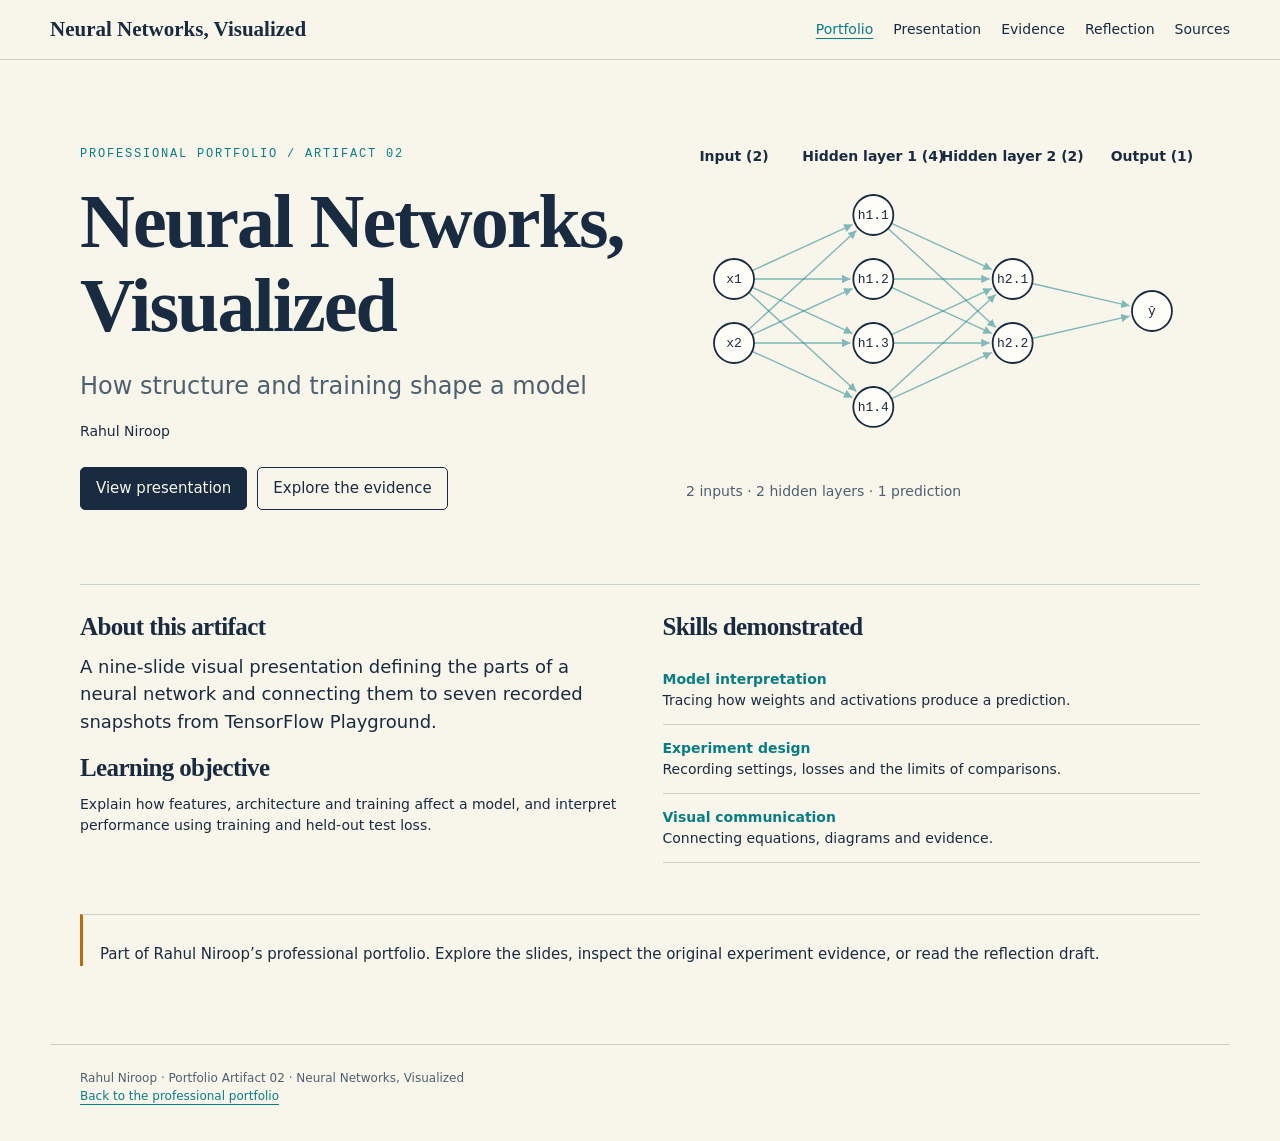
==== artifacts/neural-networks/index.html @ d74d9eae "Add neural network presentation as portfolio artifact 2" ====
<!doctype html>
<html lang="en">
<head>
<meta charset="utf-8"><meta name="viewport" content="width=device-width,initial-scale=1">
<title>Neural Networks, Visualized — Rahul Niroop</title>
<meta name="description" content="Portfolio Artifact 02: a visual presentation with real TensorFlow Playground experiments.">
<style>
:root{--paper:#f8f5eb;--ink:#182b41;--muted:#4d6070;--line:#cbd1cc;--teal:#087e84;--amber:#b96b0d;--soft:#e5efea;--warm:#f5e4c8;--white:#fffdf7}*{box-sizing:border-box}html{scroll-behavior:smooth}body{margin:0;background:var(--paper);color:var(--ink);font:18px/1.55 system-ui,-apple-system,BlinkMacSystemFont,"Segoe UI",sans-serif}button,a,input,select{font:inherit}a{color:var(--teal);text-underline-offset:4px}button,.button{display:inline-flex;align-items:center;justify-content:center;gap:8px;border:1px solid var(--ink);border-radius:5px;background:transparent;color:var(--ink);padding:9px 15px;font-size:15px;cursor:pointer;text-decoration:none;min-height:42px}button:hover,.button:hover{background:var(--soft)}button:disabled{opacity:.35;cursor:default}.primary{background:var(--ink);color:var(--paper)}.primary:hover{background:var(--teal);color:white}button:focus-visible,a:focus-visible,input:focus-visible,select:focus-visible,[role=button]:focus-visible{outline:3px solid var(--amber);outline-offset:4px}header{border-bottom:1px solid var(--line);background:var(--paper);padding:17px max(20px,calc((100vw - 1180px)/2));display:flex;align-items:center;justify-content:space-between;gap:20px;flex-wrap:wrap}header .brand{font:600 21px Georgia,serif;color:var(--ink);text-decoration:none}nav{display:flex;gap:20px;flex-wrap:wrap}nav a{font-size:14px;color:var(--ink);text-decoration:none}nav a[aria-current=page]{color:var(--teal);text-decoration:underline}main{max-width:1180px;margin:auto;padding:48px 30px 24px}h1,h2,h3{font-family:Georgia,"Times New Roman",serif;line-height:1.1;letter-spacing:-.025em;margin:0 0 22px}h1{font-size:clamp(43px,6vw,76px)}h2{font-size:clamp(34px,4vw,51px)}h3{font-size:25px;margin-bottom:12px}p{margin:0 0 18px}strong{font-weight:650}.eyebrow{font:12px/1.4 ui-monospace,monospace;letter-spacing:.15em;text-transform:uppercase;color:var(--teal);margin-bottom:18px}.sub{font-size:24px;line-height:1.4;color:var(--muted)}.muted{color:var(--muted)}.small{font-size:14px;line-height:1.5}.tiny{font-size:12px}.mono{font-family:ui-monospace,SFMono-Regular,monospace}.cols{display:grid;grid-template-columns:1.15fr 1fr;gap:45px;align-items:start}.equal{grid-template-columns:1fr 1fr}.hero{align-items:center;gap:15px;min-height:440px}.hero p{max-width:510px}.actions{display:flex;gap:10px;flex-wrap:wrap;margin-top:25px}.rule{border-top:1px solid var(--line);padding-top:28px;margin-top:36px}.lead{max-width:800px}.note{border-left:3px solid var(--amber);padding-left:17px;font-size:15px}.topic-list{padding:0;list-style:none;margin:15px 0}.topic-list li{border-bottom:1px solid var(--line);padding:13px 0}.topic-list strong{display:block;color:var(--teal)}footer{max-width:1180px;margin:36px auto 0;border-top:1px solid var(--line);padding:24px 30px 35px;font-size:12px;color:var(--muted)}[hidden]{display:none!important}.slide{display:none;min-height:565px}.slide.active{display:block}.slide .source{margin-top:22px;display:flex;gap:15px;flex-wrap:wrap;font-size:12px;color:var(--muted)}.deck-toolbar{display:flex;gap:10px;align-items:center;flex-wrap:wrap;margin-bottom:34px;padding-bottom:18px;border-bottom:1px solid var(--line)}.deck-toolbar .spacer{flex:1}.deck-toolbar select{max-width:290px;border:1px solid var(--line);padding:9px;background:var(--white);color:var(--ink);border-radius:4px;font-size:14px}.deck-toolbar .count{font-size:13px}.presentation-title{padding:50px 0}.presentation-title .number{font:110px/.9 Georgia,serif;color:var(--teal);opacity:.18}.presentation-title h1{max-width:750px}.network{width:100%;display:block}.network .edge{stroke:var(--teal);stroke-width:1.4;opacity:.5}.network .node{fill:var(--white);stroke:var(--ink);stroke-width:1.8}.network text{fill:var(--ink);font:13px ui-monospace,monospace}.network .layer-label{font:14px system-ui,sans-serif;font-weight:600}.network [role=button]{cursor:pointer}.network .picked .node{fill:var(--warm);stroke:var(--amber);stroke-width:3}.network .lit .node{fill:var(--soft);stroke:var(--teal)}.network .flow{stroke:var(--amber);stroke-width:3;opacity:1}.network-detail{min-height:54px;font-size:14px;margin-top:15px}.formula{font:21px/1.6 ui-monospace,monospace;background:var(--soft);padding:18px;margin:20px 0;overflow-wrap:anywhere}.calc-output{font:40px Georgia,serif;color:var(--teal);margin:14px 0}.calc-flow{display:grid;grid-template-columns:1fr auto 1fr auto 1fr;gap:10px;align-items:center;margin:22px 0}.calc-step{border-top:2px solid var(--teal);padding-top:14px}.calc-step strong{display:block;font-size:22px}.calc-step span{font-size:13px}.arrow{color:var(--amber);font-size:24px}.controls{display:grid;gap:20px;margin-top:24px}.controls label{display:block;font-size:15px}.controls input{display:block;width:100%;margin-top:10px;accent-color:var(--teal)}.plot{display:block;width:100%;overflow:visible}.plot text{fill:var(--ink);font:12px system-ui,sans-serif}.plot .grid{stroke:var(--line);stroke-width:1}.plot .axis{stroke:var(--ink);stroke-width:1}.activation-legend{display:flex;gap:15px;flex-wrap:wrap;font-size:14px;margin:15px 0}.activation-legend label{display:flex;align-items:center;gap:7px}.activation-legend i,.legend i{width:20px;height:4px;display:inline-block;vertical-align:middle;margin-right:6px}.legend{font-size:13px}.training-flow{display:grid;grid-template-columns:repeat(4,1fr);gap:18px;margin:28px 0}.training-step{padding:15px 0;border-top:3px solid var(--teal)}.training-step .n{font:24px Georgia,serif;color:var(--teal)}.training-step strong{display:block;margin:8px 0}.training-step p{font-size:14px}.table-wrap{overflow-x:auto}table{width:100%;border-collapse:collapse;text-align:left;font-size:14px;line-height:1.45}th{border-bottom:2px solid var(--ink);font-weight:650}td,th{padding:9px 9px 9px 0;vertical-align:top}td{border-bottom:1px solid var(--line)}td.num,th.num{text-align:right;font-variant-numeric:tabular-nums;padding-right:12px}.results-table{margin:24px 0}.results-table td,.results-table th{padding-top:7px;padding-bottom:7px}.findings{display:grid;grid-template-columns:1fr 1fr;gap:25px;margin-top:25px}.finding{border-top:2px solid var(--teal);padding-top:14px}.finding .big{font:32px Georgia,serif;color:var(--teal)}.finding p{font-size:15px;margin-top:8px}.key-line{border-top:2px solid var(--ink);padding-top:24px;margin-top:32px;font:24px/1.4 Georgia,serif}.evidence-list{display:grid;grid-template-columns:1fr 1fr;gap:35px;margin-top:35px}.evidence-item{border-top:1px solid var(--line);padding-top:20px}.evidence-item h3{font-size:23px}.evidence-item img{display:block;width:100%;height:230px;object-fit:cover;object-position:top;border:1px solid var(--line);cursor:zoom-in}.evidence-item .caption{font-size:13px;margin:12px 0}.evidence-item button{padding:0;border:0;display:block;width:100%;background:none}.evidence-item a{font-size:14px}.reflection{max-width:850px;font:23px/1.8 Georgia,serif;border-left:3px solid var(--teal);padding-left:25px;margin-top:32px}.source-list{max-width:850px}.source-list li{margin-bottom:22px}.source-list a{font-size:19px}.source-list p{font-size:14px;margin-top:8px}dialog{max-width:min(1000px,95vw);max-height:94vh;padding:20px;border:1px solid var(--line);border-radius:7px;background:var(--white);color:var(--ink)}dialog::backdrop{background:#142a40bb}dialog img{max-width:100%;height:auto}dialog .close-row{position:sticky;top:0;background:var(--white);display:flex;align-items:center;justify-content:space-between;gap:15px;padding:0 0 15px}.presenting header,.presenting footer{display:none}.presenting main{max-width:1400px;padding-top:24px}#copy-status{min-height:25px;margin-top:12px}
@media(max-width:800px){body{font-size:17px}main{padding:30px 20px}.cols,.findings,.evidence-list{grid-template-columns:1fr;gap:25px}.hero{min-height:0}.hero h1{font-size:48px}.hero .network-wrap{max-width:550px}.deck-toolbar{gap:8px}.deck-toolbar .spacer{display:none}.deck-toolbar select{width:100%;max-width:none}.slide{min-height:0}.training-flow{grid-template-columns:1fr 1fr}.sub{font-size:21px}.calc-flow{grid-template-columns:1fr auto 1fr auto 1fr}.calc-step strong{font-size:18px}.presentation-title{padding:20px 0}.presentation-title .number{font-size:75px}.reflection{font-size:21px}.evidence-item img{height:260px}}
@media print{@page{size:A4 landscape;margin:11mm}html,body{background:white;font-size:13px;line-height:1.4}header,footer,.deck-toolbar,.actions,.source-list,.screen-only,.controls,.activation-legend,.network-actions,#home,#evidence,#reflection,#sources,dialog{display:none!important}main{max-width:none;padding:0;margin:0}#presentation{display:block!important}.slide{display:block!important;width:100%;height:185mm;min-height:0;break-after:page;page-break-after:always;overflow:hidden;padding:0}.slide:last-child{break-after:auto}.slide h1{font-size:49px}.slide h2{font-size:33px;margin-bottom:14px}.slide h3{font-size:21px}.eyebrow{font-size:10px;margin-bottom:8px}.cols,.findings{grid-template-columns:1fr 1fr;gap:30px}.slide .source{font-size:9px;margin-top:12px}.network{max-height:103mm}.formula{font-size:17px;padding:12px;margin:12px 0}.small,.note{font-size:12px}.calc-output{font-size:32px}.training-flow{grid-template-columns:repeat(4,1fr);gap:15px;margin:15px 0}.training-step p{font-size:12px}.training-step{padding-top:10px}.plot{max-height:85mm}.results-table table{font-size:11px}.finding p{font-size:12px}.findings{margin-top:12px}.finding .big{font-size:26px}.key-line{font-size:20px;margin-top:25px}.presentation-title{padding-top:25mm}.network-detail{font-size:12px}.topic-list li{padding:8px 0}.print-columns{display:grid;grid-template-columns:1fr 1fr;gap:30px}.training-flow strong{font-size:13px}}
@media(prefers-reduced-motion:reduce){html{scroll-behavior:auto}*{animation:none!important;transition:none!important}}
</style>
</head>
<body>
<header><a class="brand" href="#home">Neural Networks, Visualized</a><nav aria-label="Main"><a href="#home" data-page="home">Portfolio</a><a href="#presentation-1" data-page="presentation">Presentation</a><a href="#evidence" data-page="evidence">Evidence</a><a href="#reflection" data-page="reflection">Reflection</a><a href="#sources" data-page="sources">Sources</a></nav></header>
<main>
<section id="home" class="page">
 <div class="cols hero"><div><p class="eyebrow">Professional portfolio / Artifact 02</p><h1>Neural Networks,<br>Visualized</h1><p class="sub">How structure and training shape a model</p><p class="small">Rahul Niroop</p><div class="actions"><a class="button primary" href="#presentation-1">View presentation</a><a class="button" href="#evidence">Explore the evidence</a></div></div><div class="network-wrap"><svg class="network" data-network="hero" role="img" aria-label="Network with two inputs, hidden layers of four and two neurons, and one output"></svg><p class="small muted">2 inputs · 2 hidden layers · 1 prediction</p></div></div>
 <div class="cols equal rule"><div><h3>About this artifact</h3><p>A nine-slide visual presentation defining the parts of a neural network and connecting them to seven recorded snapshots from TensorFlow Playground.</p><h3>Learning objective</h3><p class="small">Explain how features, architecture and training affect a model, and interpret performance using training and held-out test loss.</p></div><div><h3>Skills demonstrated</h3><ul class="topic-list small"><li><strong>Model interpretation</strong>Tracing how weights and activations produce a prediction.</li><li><strong>Experiment design</strong>Recording settings, losses and the limits of comparisons.</li><li><strong>Visual communication</strong>Connecting equations, diagrams and evidence.</li></ul></div></div>
 <p class="note rule">Part of Rahul Niroop’s professional portfolio. Explore the slides, inspect the original experiment evidence, or read the reflection draft.</p>
</section>
<section id="presentation" class="page" hidden>
 <div class="deck-toolbar"><select id="contents" aria-label="Select slide"></select><span class="count mono" id="slide-count" aria-live="polite"></span><div class="spacer"></div><button id="previous">Previous</button><button id="next" class="primary">Next</button><button id="present">Present</button><button id="print">Print / save PDF</button></div>
 <article class="slide" data-title="Neural Networks, Visualized"><div class="presentation-title"><p class="eyebrow">Artifact 02 / TensorFlow Playground exercise</p><div class="number" aria-hidden="true">02</div><h1>Neural Networks,<br>Visualized</h1><p class="sub">How structure and training shape a model</p><p>Rahul Niroop</p><div class="actions"><button class="primary" data-go="2">Begin presentation</button></div></div></article>
 <article class="slide" data-title="Layers and the flow of data"><p class="eyebrow">02 / Structure</p><h2>Layers and the flow of data</h2><div class="cols"><div><svg class="network" data-network="interactive" role="group" aria-label="Interactive network: 2 inputs, 4 then 2 hidden neurons, 1 output"></svg><div class="network-actions actions"><button id="trace">Trace data flow</button><span class="small muted">Illustrative forward pass</span></div><p id="network-detail" class="network-detail" aria-live="polite">Select a neuron or connection to see its role.</p></div><div><p><strong>Layers</strong> group units at the same processing stage.</p><ul class="topic-list small"><li><strong>Input layer</strong>Receives selected feature values.</li><li><strong>Hidden layers</strong>Transform and combine earlier signals.</li><li><strong>Output layer</strong>Produces the model's prediction.</li></ul><p class="small"><strong>Neurons</strong> compute a weighted sum plus bias, then apply an activation function.</p><p class="formula">18 weights + 7 biases<br><strong>= 25 parameters</strong></p><p class="small mono">Per dense layer: (inputs + 1) × outputs<br>(2+1)×4 + (4+1)×2 + (2+1)×1 = 25</p></div></div><div class="source"><a href="https://developers.google.com/machine-learning/crash-course/neural-networks/nodes-hidden-layers" target="_blank" rel="noreferrer">Google MLCC: nodes and hidden layers</a></div></article>
 <article class="slide" data-title="A neuron's calculation"><p class="eyebrow">03 / Neurons and weights</p><h2>A neuron's calculation</h2><p class="lead"><strong>Weights</strong> are learned connection strengths. Their sign determines the direction of influence, and their magnitude determines its strength. A <strong>bias</strong> shifts the neuron's response.</p><div class="cols"><div><div class="calc-flow"><div class="calc-step"><span>Inputs × weights</span><strong id="products">0.500 − 0.500</strong></div><span class="arrow">→</span><div class="calc-step"><span>Sum + bias</span><strong id="z-small">0.100</strong></div><span class="arrow">→</span><div class="calc-step"><span>tanh activation</span><strong id="a-small">0.100</strong></div></div><p class="formula">z = Σ wᵢxᵢ + b<br>a = f(z)</p><p class="mono small" id="arithmetic"></p><p class="small muted">Illustrative values, not trained model weights.</p></div><div><p class="small">Defaults: x₁ = 1, x₂ = 2, w₁ = 0.5, w₂ = −0.25, b = 0.1.</p><div class="controls"><label for="x1">Input x₁: <output id="x1-value">1.00</output><input id="x1" type="range" min="-3" max="3" step=".1" value="1"></label><label for="w1">Weight w₁: <output id="w1-value">0.50</output><input id="w1" type="range" min="-2" max="2" step=".05" value=".5"></label><button id="reset-neuron">Reset example</button></div><p class="small" style="margin-top:22px">Neuron output</p><p id="a-value" class="calc-output" aria-live="polite">0.100</p></div></div><div class="source"><a href="https://github.com/tensorflow/playground/blob/master/src/nn.ts" target="_blank" rel="noreferrer">Playground source: neuron calculation</a></div></article>
 <article class="slide" data-title="Activation functions"><p class="eyebrow">04 / Nonlinearity</p><h2>Activation functions</h2><p class="lead">An <strong>activation function</strong> transforms a neuron's weighted input. Nonlinear activations let stacked layers represent nonlinear patterns.</p><div class="cols"><div><svg id="activation-plot" class="plot" role="img" aria-label="Activation curves: tanh, sigmoid, ReLU, and linear"></svg><div class="activation-legend" id="activation-controls"></div></div><div><ul class="topic-list small"><li><strong>tanh(z)</strong>Output lies between −1 and 1.</li><li><strong>ReLU(z) = max(0,z)</strong>Passes positive values and returns zero for negative values.</li><li><strong>sigmoid(z) = 1/(1 + e⁻ᶻ)</strong>Output lies between 0 and 1.</li><li><strong>linear(z) = z</strong>Passes the input unchanged. Stacked linear layers still form a linear mapping.</li></ul><p class="note">Playground changes hidden-layer activations with its menu. Its classification output always uses tanh.</p></div></div><div class="source"><a href="https://developers.google.com/machine-learning/crash-course/neural-networks/activation-functions" target="_blank" rel="noreferrer">Google MLCC: activation functions</a><a href="https://github.com/tensorflow/playground/blob/master/src/playground.ts" target="_blank" rel="noreferrer">Playground source: output activation</a></div></article>
 <article class="slide" data-title="Loss functions"><p class="eyebrow">05 / Measuring error</p><h2>Loss functions</h2><div class="cols equal"><div><p>A <strong>loss function</strong> measures prediction error numerically. Training seeks to reduce this value.</p><ul class="topic-list"><li><strong>Training loss</strong>Error on examples used to update the model.</li><li><strong>Test loss</strong>Error on held-out examples, used to assess generalization.</li></ul><p class="small">A low training loss alone does not establish good performance on new data.</p></div><div><p class="eyebrow">Playground's actual objective</p><p class="formula">L = (1/N) Σ ½(ŷᵢ − yᵢ)²</p><p class="small">Mean half-squared error, including for Playground classification. This is a loss value, not a percentage or accuracy score.</p><svg id="error-plot" class="plot" role="img" aria-label="Illustrative example: prediction 0.4, target 1, half-squared error 0.18"></svg><p class="small muted">Illustrative example: ½(0.4 − 1)² = 0.18. Cross entropy is common for classification outside this demo.</p></div></div><div class="source"><a href="https://github.com/tensorflow/playground/blob/master/src/nn.ts" target="_blank" rel="noreferrer">Playground nn.ts: Errors.SQUARE</a><a href="https://github.com/tensorflow/playground/blob/master/src/playground.ts" target="_blank" rel="noreferrer">Playground playground.ts: getLoss</a></div></article>
 <article class="slide" data-title="Optimization algorithms"><p class="eyebrow">06 / Learning from error</p><h2>Optimization algorithms</h2><p>An <strong>optimization algorithm</strong> updates weights and biases to reduce loss.</p><div class="training-flow"><div class="training-step"><span class="n">01</span><strong>Forward pass</strong><p>Compute predictions from the inputs.</p></div><div class="training-step"><span class="n">02</span><strong>Compute loss</strong><p>Compare predictions with targets.</p></div><div class="training-step"><span class="n">03</span><strong>Backpropagate</strong><p>Calculate gradients of loss with respect to parameters.</p></div><div class="training-step"><span class="n">04</span><strong>Update and repeat</strong><p>The optimizer applies the gradient updates.</p></div></div><div class="cols equal"><div><p class="formula">w_new = w_old − η · ∂L/∂w</p><p class="small">Learning rate η controls the step size. Small steps can take more updates. Excessive steps can oscillate or diverge.</p></div><div><p class="small"><strong>Playground uses gradient descent on batches.</strong> These runs use batch size 10. One epoch passes through the training examples.</p><p class="small">SGD uses single examples. Mini-batch gradient descent uses subsets. Adam adapts updates using gradient moments. Adam is context here and was not an option tested in this Playground.</p></div></div><div class="source"><a href="https://developers.google.com/machine-learning/crash-course/linear-regression/gradient-descent" target="_blank" rel="noreferrer">Google MLCC: gradient descent</a><a href="https://github.com/tensorflow/playground/blob/master/src/playground.ts" target="_blank" rel="noreferrer">Playground: oneStep and updateWeights</a></div></article>
 <article class="slide" data-title="Playground experiment design"><p class="eyebrow">07 / Method</p><h2>Playground experiment design</h2><div class="cols equal"><div><h3>What changed</h3><ul class="topic-list small"><li><strong>Dataset geometry</strong>Circle, Gaussian clusters and spiral classification data.</li><li><strong>Noise</strong>Slider values 0 and 30, in Playground units.</li><li><strong>Input features</strong>x₁ and x₂, compared with adding x₁² and x₂².</li><li><strong>Hidden layers and training</strong>[4,2] versus [8,8,4], plus 200 versus 1,000 epochs on the same larger spiral model.</li></ul></div><div><h3>Settings and interpretation</h3><p class="small mono">Learning rate 0.03<br>tanh hidden activation<br>Batch size 10<br>50% train / 50% test<br>No regularization</p><p class="note">These are single exploratory runs. Circle, noise and feature runs used different seeds. The noisy run stopped at epoch 217. Results support descriptive comparisons.</p><p class="small">Features means selected input properties. It does not mean sorting records. Epochs count computational passes. Wall-clock seconds were not measured.</p><div class="actions"><a class="button" href="https://playground.tensorflow.org/" target="_blank" rel="noreferrer">Open Playground in a new tab</a></div></div></div><div class="source"><a href="#evidence">Full settings, screenshots and configuration links</a></div></article>
 <article class="slide" data-title="Observed model performance"><p class="eyebrow">08 / Recorded results</p><h2>Observed model performance</h2><p class="small">Training and test loss as displayed in TensorFlow Playground. All values use three decimal places.</p><div class="results-table table-wrap" id="slide-results"></div><div class="findings"><div class="finding"><p class="big">0.451 → 0.032</p><p>Larger spiral model's test loss at 200 and 1,000 epochs. The same model used five times as many passes.</p></div><div class="finding"><p class="big">25 → 137 parameters</p><p>A larger network adds work per epoch. At 200 epochs, spiral test loss was 0.502 for [4,2] and 0.451 for [8,8,4].</p></div></div><p class="note" style="margin-top:20px">0.000 is rounded, not exact zero or proof of perfect accuracy. Different seeds limit causal comparisons. These snapshots do not establish convergence times.</p><div class="source"><a href="#evidence">Original screenshots and exact configurations</a></div></article>
 <article class="slide" data-title="Summary"><p class="eyebrow">09 / Key insights</p><h2>Summary</h2><div class="cols equal"><div><h3>Why visualization matters</h3><ul class="topic-list"><li>Data flow makes the relationship between layers visible.</li><li>Neuron calculations connect weights and activations to a prediction.</li><li>Comparing training and test loss helps assess generalization.</li></ul></div><div><h3>What the exercise showed</h3><ul class="topic-list small"><li><strong>Noise changed the result</strong>The noisy circle trial had higher test loss: 0.142 versus 0.010.</li><li><strong>Features relate to geometry</strong>The circle trial with squared features displayed 0.000 test loss at 200 epochs, with a seed caveat.</li><li><strong>Capacity has a cost</strong>The larger spiral model had 137 parameters versus 25. More training reduced its test loss substantially.</li></ul></div></div><p class="key-line">Next experiment: repeat each configuration across multiple seeds at the same epoch budget.</p><p class="small muted">A clear model explanation includes its evidence and the limits of that evidence.</p></article>
</section>
<section id="evidence" class="page" hidden><p class="eyebrow">Artifact 02 / Experiment record</p><h1>Evidence from the Playground</h1><p class="lead">Six configurations produced seven snapshots. The 1,000-epoch spiral result continues the same larger model recorded at epoch 200.</p><p class="small mono">Fixed: learning rate 0.03, tanh, batch size 10, 50% train / 50% test, no regularization, classification.</p><div class="table-wrap rule" id="evidence-results"></div><p class="note" style="margin-top:20px">Configuration links recreate settings, not saved trained weights or guaranteed identical losses. Seeds differ across the circle, noise, feature and Gaussian trials. The spiral trials share seed 0.39250, while changing architecture changes the initial weights. No wall-clock timing was recorded.</p><h2 class="rule">Training and test loss</h2><p class="legend"><i style="background:var(--teal)"></i>Training loss &nbsp; <i style="background:var(--amber)"></i>Test loss</p><div id="loss-bars"></div><h2 class="rule">Original screenshots</h2><p class="small">Open an image to inspect the displayed epoch, settings, boundary and loss values.</p><div class="evidence-list" id="evidence-images"></div></section>
<section id="reflection" class="page" hidden><p class="eyebrow">Draft for review and personalization before submission</p><h1>Reflection</h1><p class="small muted">Based on the artifact and the recorded experiments.</p><div class="reflection" id="reflection-prose"></div><div class="actions"><button class="primary" id="copy-reflection">Copy reflection</button><button id="download-reflection">Download reflection</button></div><p id="copy-status" class="small" role="status" aria-live="polite"></p><p class="note rule">Review the draft so it accurately represents your learning experience, then paste it into the designated Assignment text area. This file does not submit work to the LMS.</p></section>
<section id="sources" class="page" hidden><p class="eyebrow">References / Primary sources</p><h1>Sources</h1><ol class="source-list"><li><a href="https://playground.tensorflow.org/" target="_blank" rel="noreferrer">TensorFlow Playground</a><p>Tool used for the recorded training runs and screenshots.</p></li><li><a href="https://github.com/tensorflow/playground/blob/master/src/nn.ts" target="_blank" rel="noreferrer">Playground source: nn.ts</a><p>Neuron computations, activations, half-squared error, backpropagation and parameter updates.</p></li><li><a href="https://github.com/tensorflow/playground/blob/master/src/playground.ts" target="_blank" rel="noreferrer">Playground source: playground.ts</a><p>Output activation, mean loss computation and batched training steps.</p></li><li><a href="https://developers.google.com/machine-learning/crash-course/neural-networks/nodes-hidden-layers" target="_blank" rel="noreferrer">Google ML Crash Course: Nodes and hidden layers</a><p>Layers, neuron computations and parameter counting.</p></li><li><a href="https://developers.google.com/machine-learning/crash-course/neural-networks/activation-functions" target="_blank" rel="noreferrer">Google ML Crash Course: Activation functions</a><p>Nonlinear transformations and common activation functions.</p></li><li><a href="https://developers.google.com/machine-learning/crash-course/linear-regression/gradient-descent" target="_blank" rel="noreferrer">Google ML Crash Course: Gradient descent</a><p>Gradient updates, learning rate and the training process.</p></li></ol><p class="note rule">The experiments are exploratory observations from TensorFlow Playground. Original configuration links and screenshots support the reported results.</p></section>
</main>
<footer>Rahul Niroop · Portfolio Artifact 02 · Neural Networks, Visualized<br><a href="https://luhar425.github.io/portfolio/#artifacts">Back to the professional portfolio</a></footer>
<dialog id="image-dialog"><div class="close-row"><strong id="image-title"></strong><button id="close-image">Close image</button></div><img id="large-image" alt=""></dialog>
<script>
const RUNS = [
  {
    "name": "Circle baseline",
    "epoch": 200,
    "train": 0.003,
    "test": 0.01,
    "url": "https://playground.tensorflow.org/#activation=tanh&batchSize=10&dataset=circle&regDataset=reg-plane&learningRate=0.03&regularizationRate=0&noise=0&networkShape=4,2&seed=0.36512&showTestData=false&discretize=false&percTrainData=50&x=true&y=true&xTimesY=false&xSquared=false&ySquared=false&cosX=false&sinX=false&cosY=false&sinY=false&collectStats=false&problem=classification&initZero=false&hideText=false",
    "shape": [
      4,
      2
    ],
    "features": [
      "x1",
      "x2"
    ],
    "noise": 0
  },
  {
    "name": "Circle noise 30",
    "epoch": 217,
    "train": 0.077,
    "test": 0.142,
    "url": "https://playground.tensorflow.org/#activation=tanh&batchSize=10&dataset=circle&regDataset=reg-plane&learningRate=0.03&regularizationRate=0&noise=30&networkShape=4,2&seed=0.31634&showTestData=false&discretize=false&percTrainData=50&x=true&y=true&xTimesY=false&xSquared=false&ySquared=false&cosX=false&sinX=false&cosY=false&sinY=false&collectStats=false&problem=classification&initZero=false&hideText=false",
    "shape": [
      4,
      2
    ],
    "features": [
      "x1",
      "x2"
    ],
    "noise": 30
  },
  {
    "name": "Circle squared features",
    "epoch": 200,
    "train": 0,
    "test": 0,
    "url": "https://playground.tensorflow.org/#activation=tanh&batchSize=10&dataset=circle&regDataset=reg-plane&learningRate=0.03&regularizationRate=0&noise=0&networkShape=4,2&seed=0.95838&showTestData=false&discretize=false&percTrainData=50&x=true&y=true&xTimesY=false&xSquared=true&ySquared=true&cosX=false&sinX=false&cosY=false&sinY=false&collectStats=false&problem=classification&initZero=false&hideText=false",
    "shape": [
      4,
      2
    ],
    "features": [
      "x1",
      "x2",
      "x1²",
      "x2²"
    ],
    "noise": 0
  },
  {
    "name": "Gaussian clusters",
    "epoch": 200,
    "train": 0,
    "test": 0,
    "url": "https://playground.tensorflow.org/#activation=tanh&batchSize=10&dataset=gauss&regDataset=reg-plane&learningRate=0.03&regularizationRate=0&noise=0&networkShape=4,2&seed=0.34927&showTestData=false&discretize=false&percTrainData=50&x=true&y=true&xTimesY=false&xSquared=false&ySquared=false&cosX=false&sinX=false&cosY=false&sinY=false&collectStats=false&problem=classification&initZero=false&hideText=false",
    "shape": [
      4,
      2
    ],
    "features": [
      "x1",
      "x2"
    ],
    "noise": 0
  },
  {
    "name": "Spiral baseline",
    "epoch": 200,
    "train": 0.447,
    "test": 0.502,
    "url": "https://playground.tensorflow.org/#activation=tanh&batchSize=10&dataset=spiral&regDataset=reg-plane&learningRate=0.03&regularizationRate=0&noise=0&networkShape=4,2&seed=0.39250&showTestData=false&discretize=false&percTrainData=50&x=true&y=true&xTimesY=false&xSquared=false&ySquared=false&cosX=false&sinX=false&cosY=false&sinY=false&collectStats=false&problem=classification&initZero=false&hideText=false",
    "shape": [
      4,
      2
    ],
    "features": [
      "x1",
      "x2"
    ],
    "noise": 0
  },
  {
    "name": "Spiral larger network",
    "epoch": 200,
    "train": 0.391,
    "test": 0.451,
    "url": "https://playground.tensorflow.org/#activation=tanh&batchSize=10&dataset=spiral&regDataset=reg-plane&learningRate=0.03&regularizationRate=0&noise=0&networkShape=8,8,4&seed=0.39250&showTestData=false&discretize=false&percTrainData=50&x=true&y=true&xTimesY=false&xSquared=false&ySquared=false&cosX=false&sinX=false&cosY=false&sinY=false&collectStats=false&problem=classification&initZero=false&hideText=false",
    "shape": [
      8,
      8,
      4
    ],
    "features": [
      "x1",
      "x2"
    ],
    "noise": 0
  },
  {
    "name": "Spiral larger network, extended training",
    "epoch": 1000,
    "train": 0.006,
    "test": 0.032,
    "url": "https://playground.tensorflow.org/#activation=tanh&batchSize=10&dataset=spiral&regDataset=reg-plane&learningRate=0.03&regularizationRate=0&noise=0&networkShape=8,8,4&seed=0.39250&showTestData=false&discretize=false&percTrainData=50&x=true&y=true&xTimesY=false&xSquared=false&ySquared=false&cosX=false&sinX=false&cosY=false&sinY=false&collectStats=false&problem=classification&initZero=false&hideText=false",
    "shape": [
      8,
      8,
      4
    ],
    "features": [
      "x1",
      "x2"
    ],
    "noise": 0
  }
];
const IMAGES = ["assets/playground-baseline.png", "assets/playground-noise30.png", "assets/playground-squared-features.png", "assets/playground-gaussian.png", "assets/playground-spiral-small.png", "assets/playground-spiral-large.png", "assets/playground-spiral-1000.png"];
const REFLECTION = "Creating this artifact helped me connect neural network terminology with the calculations that produce a prediction. The architecture diagram shows how inputs move through hidden layers, while the neuron example makes the roles of weights, bias, and activation functions easier to explain. Comparing the Playground results also clarified why model performance depends on the data and the training setup. The noisy circle run had a test loss of 0.142, compared with 0.010 in the baseline run. The larger spiral model improved from 0.451 at 200 epochs to 0.032 at 1,000 epochs, illustrating the effect of additional training. These are exploratory observations because random initialization and other settings can influence results. Building the presentation required translating equations and recorded measurements into visuals that a reader can inspect. I also learned to distinguish training loss from test loss and to report rounded values carefully. In future work, I would repeat each configuration across several seeds. This approach supports clearer, more responsible communication of machine learning results in a professional portfolio.";
const slides = [...document.querySelectorAll('.slide')];
const $ = id => document.getElementById(id);
const colors = {teal:'#087e84',amber:'#b96b0d',ink:'#182b41',red:'#ae4251',line:'#cbd1cc'};
const num = n => n.toFixed(3);
const params = r => {let n=r.features.length,total=0;for(const out of [...r.shape,1]){total+=(n+1)*out;n=out}return total};
const runTitle = (r,i) => ['Circle baseline','Circle with noise 30','Circle with squared features','Gaussian clusters','Spiral, smaller network','Spiral, larger network','Spiral, extended training'][i];
let currentSlide=1, currentPage='home', traceTimers=[];
slides.forEach((s,i)=>{let o=document.createElement('option');o.value=i+1;o.textContent=`${String(i+1).padStart(2,'0')}  ${s.dataset.title}`;$('contents').append(o)});
function route(){const hash=location.hash.slice(1)||'home';let page=hash.startsWith('presentation')?'presentation':hash; if(!['home','presentation','evidence','reflection','sources'].includes(page))page='home';currentPage=page;currentSlide=Math.max(1,Math.min(9,Number(hash.split('-')[1])||1));document.querySelectorAll('.page').forEach(el=>el.hidden=el.id!==page);slides.forEach((el,i)=>el.classList.toggle('active',i===currentSlide-1));$('contents').value=currentSlide;$('slide-count').textContent=`${currentSlide} / 9`;$('previous').disabled=currentSlide===1;$('next').disabled=currentSlide===9;document.querySelectorAll('[data-page]').forEach(a=>a.setAttribute('aria-current',a.dataset.page===page?'page':'false'));document.title=page==='presentation'?`${currentSlide}/9 — ${slides[currentSlide-1].dataset.title}`:'Neural Networks, Visualized — Rahul Niroop';requestAnimationFrame(redraw);window.scrollTo(0,0)}
function go(n){location.hash=`presentation-${Math.max(1,Math.min(9,n))}`}
$('previous').onclick=()=>go(currentSlide-1);$('next').onclick=()=>go(currentSlide+1);$('contents').onchange=e=>go(+e.target.value);document.querySelectorAll('[data-go]').forEach(b=>b.onclick=()=>go(+b.dataset.go));$('print').onclick=()=>window.print();
$('present').onclick=async()=>{if(document.fullscreenElement){await document.exitFullscreen().catch(()=>{});document.body.classList.remove('presenting')}else if(document.body.classList.contains('presenting')){document.body.classList.remove('presenting')}else{document.body.classList.add('presenting');try{await document.documentElement.requestFullscreen()}catch{}}redraw()};
document.addEventListener('fullscreenchange',()=>{if(!document.fullscreenElement)document.body.classList.remove('presenting');redraw()});
document.addEventListener('keydown',e=>{if(e.key==='Escape'){document.body.classList.remove('presenting');redraw()}if(currentPage!=='presentation'||['INPUT','SELECT','TEXTAREA','BUTTON'].includes(e.target.tagName)||e.target.isContentEditable||e.ctrlKey||e.metaKey||e.altKey||$('image-dialog').open)return;if(e.key==='ArrowRight'){e.preventDefault();go(currentSlide+1)}if(e.key==='ArrowLeft'){e.preventDefault();go(currentSlide-1)}});window.addEventListener('hashchange',route);
function svgEl(tag,attrs={},text){const el=document.createElementNS('http://www.w3.org/2000/svg',tag);Object.entries(attrs).forEach(([k,v])=>el.setAttribute(k,v));if(text!==undefined)el.textContent=text;return el}
function network(svg){const width=svg.parentElement.clientWidth||500, vertical=width<480, h=vertical?555:345, layers=[2,4,2,1], names=['Input','Hidden layer 1','Hidden layer 2','Output'];svg.setAttribute('viewBox',`0 0 ${width} ${h}`);svg.replaceChildren();const id=svg.dataset.network, interactive=id==='interactive';let defs=svgEl('defs'),marker=svgEl('marker',{id:`arr-${id}`,viewBox:'0 0 10 10',refX:10,refY:5,markerWidth:6,markerHeight:6,orient:'auto'});marker.append(svgEl('path',{d:'M0 0 L10 5 L0 10 Z',fill:colors.teal}));defs.append(marker);svg.append(defs);let pos=(l,n)=>vertical?{x:width/2+(n-(layers[l]-1)/2)*Math.min(67,(width-60)/4),y:70+l*140}:{x:48+l*(width-96)/3,y:175+(n-(layers[l]-1)/2)*64};for(let l=0;l<4;l++){let p=pos(l,0);svg.append(svgEl('text',{x:vertical?width/2:p.x,y:vertical?30+l*140:25,'text-anchor':'middle',class:'layer-label'},`${names[l]} (${layers[l]})`))}for(let l=1;l<4;l++)for(let i=0;i<layers[l-1];i++)for(let j=0;j<layers[l];j++){let a=pos(l-1,i),b=pos(l,j),d=Math.hypot(b.x-a.x,b.y-a.y),dx=(b.x-a.x)/d,dy=(b.y-a.y)/d;let edge=svgEl('line',{x1:a.x+dx*20,y1:a.y+dy*20,x2:b.x-dx*23,y2:b.y-dy*23,class:'edge','data-layer':l,'marker-end':`url(#arr-${id})`});svg.append(edge);if(interactive){let hit=svgEl('line',{x1:a.x+dx*22,y1:a.y+dy*22,x2:b.x-dx*24,y2:b.y-dy*24,stroke:'transparent','stroke-width':12,role:'button',tabindex:0,'aria-label':`Weight from layer ${l-1} neuron ${i+1} to layer ${l} neuron ${j+1}`});let show=()=>{$('network-detail').textContent='A weight multiplies the incoming signal. Its sign changes the direction of influence, and its magnitude changes the strength.'};hit.addEventListener('click',show);hit.addEventListener('keydown',e=>{if(e.key==='Enter'||e.key===' '){e.preventDefault();show()}});svg.append(hit)}}for(let l=0;l<4;l++)for(let i=0;i<layers[l];i++){let p=pos(l,i),label=l===0?`x${i+1}`:l===3?'ŷ':`h${l}.${i+1}`,g=svgEl('g',{'data-layer':l});if(interactive){g.setAttribute('role','button');g.setAttribute('tabindex','0');g.setAttribute('aria-label',`${names[l]} neuron ${label}`);let show=()=>{svg.querySelectorAll('.picked').forEach(e=>e.classList.remove('picked'));g.classList.add('picked');$('network-detail').textContent=l===0?`${label} receives a selected feature value and passes it forward.`:l===3?'The output neuron combines two incoming signals with two weights and one bias, then applies tanh to produce the classification score.':`${label} combines ${layers[l-1]} inputs with ${layers[l-1]} weights and one bias, then applies an activation.`};g.addEventListener('click',show);g.addEventListener('keydown',e=>{if(e.key==='Enter'||e.key===' '){e.preventDefault();show()}})}g.append(svgEl('circle',{cx:p.x,cy:p.y,r:20,class:'node'}),svgEl('text',{x:p.x,y:p.y+4,'text-anchor':'middle'},label));svg.append(g)}}
$('trace').onclick=()=>{traceTimers.forEach(clearTimeout);const svg=document.querySelector('[data-network="interactive"]');svg.querySelectorAll('.lit,.flow').forEach(e=>e.classList.remove('lit','flow'));let reduced=matchMedia('(prefers-reduced-motion: reduce)').matches;for(let l=0;l<4;l++){traceTimers.push(setTimeout(()=>{svg.querySelectorAll(`g[data-layer="${l}"]`).forEach(e=>e.classList.add('lit'));svg.querySelectorAll(`line.edge[data-layer="${l}"]`).forEach(e=>e.classList.add('flow'));$('network-detail').textContent=['Inputs receive the feature values.','Hidden layer 1 transforms the weighted inputs.','Hidden layer 2 combines the earlier signals.','The output layer produces a prediction. This pass illustrates structure and does not train a model.'][l]},reduced?0:l*650))}};
function calc(){let x=+$('x1').value,w=+$('w1').value,z=x*w-.5+.1,a=Math.tanh(z);$('x1-value').textContent=x.toFixed(2);$('w1-value').textContent=w.toFixed(2);$('products').textContent=`${num(x*w)} − 0.500`;$('z-small').textContent=num(z);$('a-small').textContent=num(a);$('a-value').textContent=num(a);$('arithmetic').textContent=`z = (${w.toFixed(2)})(${x.toFixed(2)}) + (−0.25)(2) + 0.10 = ${num(z)}.  tanh(${num(z)}) ≈ ${num(a)}.`}
$('x1').oninput=calc;$('w1').oninput=calc;$('reset-neuron').onclick=()=>{$('x1').value=1;$('w1').value=.5;calc()};
const functions=[{name:'tanh',f:Math.tanh,color:colors.teal},{name:'ReLU',f:z=>Math.max(0,z),color:colors.amber},{name:'sigmoid',f:z=>1/(1+Math.exp(-z)),color:colors.red},{name:'linear',f:z=>z,color:colors.ink}];
functions.forEach((f,i)=>{let l=document.createElement('label');l.innerHTML=`<input type="checkbox" checked data-fn="${i}"><i style="background:${f.color}"></i>${f.name}`;$('activation-controls').append(l);l.querySelector('input').onchange=activation});
function activation(){let svg=$('activation-plot'),w=svg.parentElement.clientWidth||450,h=310,p={l:43,r:16,t:18,b:43},sx=z=>p.l+(z+4)/8*(w-p.l-p.r),sy=y=>h-p.b-(y+4)/8*(h-p.t-p.b);svg.setAttribute('viewBox',`0 0 ${w} ${h}`);svg.replaceChildren();[-4,-2,0,2,4].forEach(v=>{svg.append(svgEl('line',{x1:p.l,x2:w-p.r,y1:sy(v),y2:sy(v),class:v===0?'axis':'grid'}),svgEl('text',{x:p.l-8,y:sy(v)+4,'text-anchor':'end'},v),svgEl('line',{x1:sx(v),x2:sx(v),y1:p.t,y2:h-p.b,class:v===0?'axis':'grid'}),svgEl('text',{x:sx(v),y:h-p.b+19,'text-anchor':'middle'},v))});functions.forEach((f,i)=>{if(!$(`activation-controls`).querySelector(`[data-fn="${i}"]`).checked)return;let d='';for(let n=0;n<=160;n++){let z=-4+n/20;d+=`${n?'L':'M'}${sx(z).toFixed(2)},${sy(f.f(z)).toFixed(2)} `}svg.append(svgEl('path',{d,fill:'none',stroke:f.color,'stroke-width':2.5,...(f.name==='linear'?{'stroke-dasharray':'6 4'}:{})}))});svg.append(svgEl('text',{x:w-p.r,y:h-2,'text-anchor':'end'},'z (weighted input)'),svgEl('text',{x:p.l,y:12},'f(z)'))}
function errorPlot(){let svg=$('error-plot'),w=svg.parentElement.clientWidth||400,h=155,x=v=>30+(v+1)/2*(w-60);svg.setAttribute('viewBox',`0 0 ${w} ${h}`);svg.replaceChildren();svg.append(svgEl('line',{x1:30,x2:w-30,y1:65,y2:65,class:'axis'}));[-1,0,1].forEach(v=>svg.append(svgEl('text',{x:x(v),y:90,'text-anchor':'middle'},v)));svg.append(svgEl('circle',{cx:x(.4),cy:65,r:6,fill:colors.amber}),svgEl('circle',{cx:x(1),cy:65,r:6,fill:colors.teal}),svgEl('text',{x:x(.4)-8,y:34,'text-anchor':'end'},'prediction 0.4'),svgEl('text',{x:w-8,y:52,'text-anchor':'end'},'target 1'),svgEl('line',{x1:x(.4),x2:x(1),y1:108,y2:108,stroke:colors.red,'stroke-width':3}),svgEl('text',{x:w/2,y:142,'text-anchor':'middle'},'Illustrative error = −0.6; loss = 0.18'))}
function table(full){return `<table><caption class="small" style="text-align:left;margin-bottom:10px">Recorded loss snapshots</caption><thead><tr><th>Run</th><th>Dataset / features</th><th>Hidden</th>${full?'<th>Noise</th>':''}<th class="num">Params</th><th class="num">Epoch</th><th class="num">Train</th><th class="num">Test</th>${full?'<th>Seed</th>':''}</tr></thead><tbody>${RUNS.map((r,i)=>`<tr><th scope="row">${String.fromCharCode(65+i)}</th><td>${r.name.includes('noise')?'Circle, noise 30':r.name.includes('squared')?'Circle + x₁², x₂²':r.name.includes('Gaussian')?'Gaussian':r.name.includes('Spiral')?'Spiral':'Circle'}${full?`<br><span class="tiny">${r.features.join(', ')}</span>`:''}</td><td>[${r.shape.join(',')}]</td>${full?`<td>${r.noise}</td>`:''}<td class="num">${params(r)}</td><td class="num">${r.epoch.toLocaleString('en-US')}</td><td class="num mono">${num(r.train)}</td><td class="num mono">${num(r.test)}</td>${full?`<td class="mono tiny">${new URLSearchParams(r.url.split('#')[1]).get('seed')}</td>`:''}</tr>`).join('')}</tbody></table>`}
$('slide-results').innerHTML=table(false);$('evidence-results').innerHTML=table(true);
RUNS.forEach((r,i)=>{let item=document.createElement('article');item.className='evidence-item';item.innerHTML=`<h3>${String.fromCharCode(65+i)} / ${runTitle(r,i)}</h3><button type="button" aria-label="Open screenshot for ${runTitle(r,i)}"><img src="${IMAGES[i]}" alt="Playground ${runTitle(r,i)}: epoch ${r.epoch}, training loss ${num(r.train)}, test loss ${num(r.test)}" loading="lazy"></button><p class="caption">Epoch ${r.epoch}. Training loss ${num(r.train)}, test loss ${num(r.test)}. ${params(r)} parameters.</p><a href="${r.url}" target="_blank" rel="noreferrer">Open this configuration in Playground</a>`;item.querySelector('button').onclick=()=>{$('large-image').src=IMAGES[i];$('large-image').alt=item.querySelector('img').alt;$('image-title').textContent=`${String.fromCharCode(65+i)} / ${runTitle(r,i)}`;$('image-dialog').showModal()};$('evidence-images').append(item)});
$('close-image').onclick=()=>$('image-dialog').close();$('image-dialog').addEventListener('click',e=>{if(e.target===$('image-dialog'))$('image-dialog').close()});
function lossBars(){const container=$('loss-bars');container.replaceChildren();let w=container.clientWidth||500,rowH=65,left=Math.min(180,w*.36),right=64,plotW=w-left-right;const max=.55;let svg=svgEl('svg',{viewBox:`0 0 ${w} ${RUNS.length*rowH+40}`,class:'plot',role:'img','aria-label':'Horizontal grouped bars show all recorded training and test losses on the same scale, from zero to 0.55.'});[0,.1,.2,.3,.4,.5].forEach(v=>{let x=left+v/max*plotW;svg.append(svgEl('line',{x1:x,x2:x,y1:4,y2:RUNS.length*rowH,class:'grid'}),svgEl('text',{x,y:RUNS.length*rowH+20,'text-anchor':'middle'},v.toFixed(1)))});RUNS.forEach((r,i)=>{let y=i*rowH+8;svg.append(svgEl('text',{x:left-12,y:y+21,'text-anchor':'end'},`${String.fromCharCode(65+i)} · ${r.epoch} epochs`));[['train',colors.teal],['test',colors.amber]].forEach(([k,c],j)=>{let yy=y+j*23;svg.append(svgEl('rect',{x:left,y:yy,width:r[k]/max*plotW,height:16,fill:c}),svgEl('text',{x:left+r[k]/max*plotW+7,y:yy+13},num(r[k])))});});svg.append(svgEl('text',{x:w-right,y:RUNS.length*rowH+39,'text-anchor':'end'},'Mean half-squared error'));container.append(svg)}
$('reflection-prose').textContent=REFLECTION;$('copy-reflection').onclick=async()=>{try{await navigator.clipboard.writeText(REFLECTION);$('copy-status').textContent='Reflection copied.'}catch{$('copy-status').textContent='Clipboard access is unavailable. Select the reflection text and copy it manually.'}};$('download-reflection').onclick=()=>{const url=URL.createObjectURL(new Blob([REFLECTION+'\n'],{type:'text/plain;charset=utf-8'}));let a=document.createElement('a');a.href=url;a.download='reflection.txt';a.click();setTimeout(()=>URL.revokeObjectURL(url),1000);$('copy-status').textContent='Reflection download started.'};
function redraw(){document.querySelectorAll('svg[data-network]').forEach(svg=>{if(svg.closest('.page').hidden)return;network(svg)});if(currentPage==='presentation'){if(currentSlide===4)activation();if(currentSlide===5)errorPlot()}if(currentPage==='evidence')lossBars()}
window.addEventListener('resize',redraw);window.addEventListener('beforeprint',()=>{document.querySelectorAll('svg[data-network]').forEach(network);activation();errorPlot()});window.addEventListener('afterprint',redraw);calc();route();
</script>
</body></html>
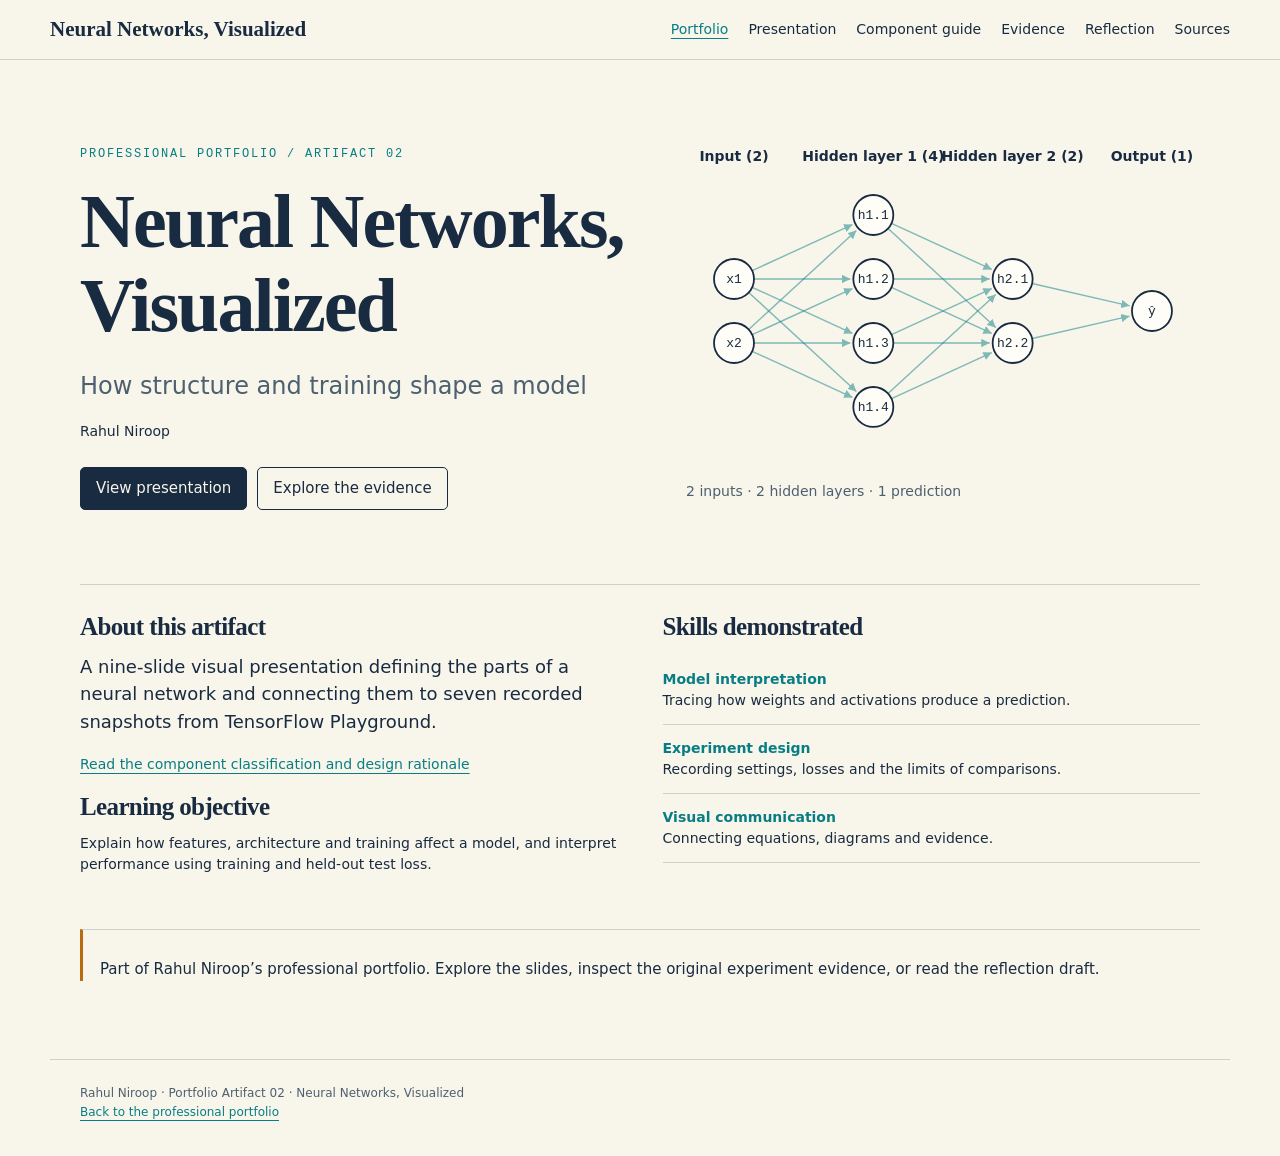
==== commit 7f558c8c: "Explain component classification and strengthen artifact reflection" ====
--- a/artifacts/neural-networks/index.html
+++ b/artifacts/neural-networks/index.html
@@ -7,26 +7,41 @@
 <style>
 :root{--paper:#f8f5eb;--ink:#182b41;--muted:#4d6070;--line:#cbd1cc;--teal:#087e84;--amber:#b96b0d;--soft:#e5efea;--warm:#f5e4c8;--white:#fffdf7}*{box-sizing:border-box}html{scroll-behavior:smooth}body{margin:0;background:var(--paper);color:var(--ink);font:18px/1.55 system-ui,-apple-system,BlinkMacSystemFont,"Segoe UI",sans-serif}button,a,input,select{font:inherit}a{color:var(--teal);text-underline-offset:4px}button,.button{display:inline-flex;align-items:center;justify-content:center;gap:8px;border:1px solid var(--ink);border-radius:5px;background:transparent;color:var(--ink);padding:9px 15px;font-size:15px;cursor:pointer;text-decoration:none;min-height:42px}button:hover,.button:hover{background:var(--soft)}button:disabled{opacity:.35;cursor:default}.primary{background:var(--ink);color:var(--paper)}.primary:hover{background:var(--teal);color:white}button:focus-visible,a:focus-visible,input:focus-visible,select:focus-visible,[role=button]:focus-visible{outline:3px solid var(--amber);outline-offset:4px}header{border-bottom:1px solid var(--line);background:var(--paper);padding:17px max(20px,calc((100vw - 1180px)/2));display:flex;align-items:center;justify-content:space-between;gap:20px;flex-wrap:wrap}header .brand{font:600 21px Georgia,serif;color:var(--ink);text-decoration:none}nav{display:flex;gap:20px;flex-wrap:wrap}nav a{font-size:14px;color:var(--ink);text-decoration:none}nav a[aria-current=page]{color:var(--teal);text-decoration:underline}main{max-width:1180px;margin:auto;padding:48px 30px 24px}h1,h2,h3{font-family:Georgia,"Times New Roman",serif;line-height:1.1;letter-spacing:-.025em;margin:0 0 22px}h1{font-size:clamp(43px,6vw,76px)}h2{font-size:clamp(34px,4vw,51px)}h3{font-size:25px;margin-bottom:12px}p{margin:0 0 18px}strong{font-weight:650}.eyebrow{font:12px/1.4 ui-monospace,monospace;letter-spacing:.15em;text-transform:uppercase;color:var(--teal);margin-bottom:18px}.sub{font-size:24px;line-height:1.4;color:var(--muted)}.muted{color:var(--muted)}.small{font-size:14px;line-height:1.5}.tiny{font-size:12px}.mono{font-family:ui-monospace,SFMono-Regular,monospace}.cols{display:grid;grid-template-columns:1.15fr 1fr;gap:45px;align-items:start}.equal{grid-template-columns:1fr 1fr}.hero{align-items:center;gap:15px;min-height:440px}.hero p{max-width:510px}.actions{display:flex;gap:10px;flex-wrap:wrap;margin-top:25px}.rule{border-top:1px solid var(--line);padding-top:28px;margin-top:36px}.lead{max-width:800px}.note{border-left:3px solid var(--amber);padding-left:17px;font-size:15px}.topic-list{padding:0;list-style:none;margin:15px 0}.topic-list li{border-bottom:1px solid var(--line);padding:13px 0}.topic-list strong{display:block;color:var(--teal)}footer{max-width:1180px;margin:36px auto 0;border-top:1px solid var(--line);padding:24px 30px 35px;font-size:12px;color:var(--muted)}[hidden]{display:none!important}.slide{display:none;min-height:565px}.slide.active{display:block}.slide .source{margin-top:22px;display:flex;gap:15px;flex-wrap:wrap;font-size:12px;color:var(--muted)}.deck-toolbar{display:flex;gap:10px;align-items:center;flex-wrap:wrap;margin-bottom:34px;padding-bottom:18px;border-bottom:1px solid var(--line)}.deck-toolbar .spacer{flex:1}.deck-toolbar select{max-width:290px;border:1px solid var(--line);padding:9px;background:var(--white);color:var(--ink);border-radius:4px;font-size:14px}.deck-toolbar .count{font-size:13px}.presentation-title{padding:50px 0}.presentation-title .number{font:110px/.9 Georgia,serif;color:var(--teal);opacity:.18}.presentation-title h1{max-width:750px}.network{width:100%;display:block}.network .edge{stroke:var(--teal);stroke-width:1.4;opacity:.5}.network .node{fill:var(--white);stroke:var(--ink);stroke-width:1.8}.network text{fill:var(--ink);font:13px ui-monospace,monospace}.network .layer-label{font:14px system-ui,sans-serif;font-weight:600}.network [role=button]{cursor:pointer}.network .picked .node{fill:var(--warm);stroke:var(--amber);stroke-width:3}.network .lit .node{fill:var(--soft);stroke:var(--teal)}.network .flow{stroke:var(--amber);stroke-width:3;opacity:1}.network-detail{min-height:54px;font-size:14px;margin-top:15px}.formula{font:21px/1.6 ui-monospace,monospace;background:var(--soft);padding:18px;margin:20px 0;overflow-wrap:anywhere}.calc-output{font:40px Georgia,serif;color:var(--teal);margin:14px 0}.calc-flow{display:grid;grid-template-columns:1fr auto 1fr auto 1fr;gap:10px;align-items:center;margin:22px 0}.calc-step{border-top:2px solid var(--teal);padding-top:14px}.calc-step strong{display:block;font-size:22px}.calc-step span{font-size:13px}.arrow{color:var(--amber);font-size:24px}.controls{display:grid;gap:20px;margin-top:24px}.controls label{display:block;font-size:15px}.controls input{display:block;width:100%;margin-top:10px;accent-color:var(--teal)}.plot{display:block;width:100%;overflow:visible}.plot text{fill:var(--ink);font:12px system-ui,sans-serif}.plot .grid{stroke:var(--line);stroke-width:1}.plot .axis{stroke:var(--ink);stroke-width:1}.activation-legend{display:flex;gap:15px;flex-wrap:wrap;font-size:14px;margin:15px 0}.activation-legend label{display:flex;align-items:center;gap:7px}.activation-legend i,.legend i{width:20px;height:4px;display:inline-block;vertical-align:middle;margin-right:6px}.legend{font-size:13px}.training-flow{display:grid;grid-template-columns:repeat(4,1fr);gap:18px;margin:28px 0}.training-step{padding:15px 0;border-top:3px solid var(--teal)}.training-step .n{font:24px Georgia,serif;color:var(--teal)}.training-step strong{display:block;margin:8px 0}.training-step p{font-size:14px}.table-wrap{overflow-x:auto}table{width:100%;border-collapse:collapse;text-align:left;font-size:14px;line-height:1.45}th{border-bottom:2px solid var(--ink);font-weight:650}td,th{padding:9px 9px 9px 0;vertical-align:top}td{border-bottom:1px solid var(--line)}td.num,th.num{text-align:right;font-variant-numeric:tabular-nums;padding-right:12px}.results-table{margin:24px 0}.results-table td,.results-table th{padding-top:7px;padding-bottom:7px}.findings{display:grid;grid-template-columns:1fr 1fr;gap:25px;margin-top:25px}.finding{border-top:2px solid var(--teal);padding-top:14px}.finding .big{font:32px Georgia,serif;color:var(--teal)}.finding p{font-size:15px;margin-top:8px}.key-line{border-top:2px solid var(--ink);padding-top:24px;margin-top:32px;font:24px/1.4 Georgia,serif}.evidence-list{display:grid;grid-template-columns:1fr 1fr;gap:35px;margin-top:35px}.evidence-item{border-top:1px solid var(--line);padding-top:20px}.evidence-item h3{font-size:23px}.evidence-item img{display:block;width:100%;height:230px;object-fit:cover;object-position:top;border:1px solid var(--line);cursor:zoom-in}.evidence-item .caption{font-size:13px;margin:12px 0}.evidence-item button{padding:0;border:0;display:block;width:100%;background:none}.evidence-item a{font-size:14px}.reflection{max-width:850px;font:23px/1.8 Georgia,serif;border-left:3px solid var(--teal);padding-left:25px;margin-top:32px}.source-list{max-width:850px}.source-list li{margin-bottom:22px}.source-list a{font-size:19px}.source-list p{font-size:14px;margin-top:8px}dialog{max-width:min(1000px,95vw);max-height:94vh;padding:20px;border:1px solid var(--line);border-radius:7px;background:var(--white);color:var(--ink)}dialog::backdrop{background:#142a40bb}dialog img{max-width:100%;height:auto}dialog .close-row{position:sticky;top:0;background:var(--white);display:flex;align-items:center;justify-content:space-between;gap:15px;padding:0 0 15px}.presenting header,.presenting footer{display:none}.presenting main{max-width:1400px;padding-top:24px}#copy-status{min-height:25px;margin-top:12px}
 @media(max-width:800px){body{font-size:17px}main{padding:30px 20px}.cols,.findings,.evidence-list{grid-template-columns:1fr;gap:25px}.hero{min-height:0}.hero h1{font-size:48px}.hero .network-wrap{max-width:550px}.deck-toolbar{gap:8px}.deck-toolbar .spacer{display:none}.deck-toolbar select{width:100%;max-width:none}.slide{min-height:0}.training-flow{grid-template-columns:1fr 1fr}.sub{font-size:21px}.calc-flow{grid-template-columns:1fr auto 1fr auto 1fr}.calc-step strong{font-size:18px}.presentation-title{padding:20px 0}.presentation-title .number{font-size:75px}.reflection{font-size:21px}.evidence-item img{height:260px}}
-@media print{@page{size:A4 landscape;margin:11mm}html,body{background:white;font-size:13px;line-height:1.4}header,footer,.deck-toolbar,.actions,.source-list,.screen-only,.controls,.activation-legend,.network-actions,#home,#evidence,#reflection,#sources,dialog{display:none!important}main{max-width:none;padding:0;margin:0}#presentation{display:block!important}.slide{display:block!important;width:100%;height:185mm;min-height:0;break-after:page;page-break-after:always;overflow:hidden;padding:0}.slide:last-child{break-after:auto}.slide h1{font-size:49px}.slide h2{font-size:33px;margin-bottom:14px}.slide h3{font-size:21px}.eyebrow{font-size:10px;margin-bottom:8px}.cols,.findings{grid-template-columns:1fr 1fr;gap:30px}.slide .source{font-size:9px;margin-top:12px}.network{max-height:103mm}.formula{font-size:17px;padding:12px;margin:12px 0}.small,.note{font-size:12px}.calc-output{font-size:32px}.training-flow{grid-template-columns:repeat(4,1fr);gap:15px;margin:15px 0}.training-step p{font-size:12px}.training-step{padding-top:10px}.plot{max-height:85mm}.results-table table{font-size:11px}.finding p{font-size:12px}.findings{margin-top:12px}.finding .big{font-size:26px}.key-line{font-size:20px;margin-top:25px}.presentation-title{padding-top:25mm}.network-detail{font-size:12px}.topic-list li{padding:8px 0}.print-columns{display:grid;grid-template-columns:1fr 1fr;gap:30px}.training-flow strong{font-size:13px}}
+@media print{@page{size:A4 landscape;margin:11mm}html,body{background:white;font-size:13px;line-height:1.4}header,footer,.deck-toolbar,.actions,.source-list,.screen-only,.controls,.activation-legend,.network-actions,#home,#components,#evidence,#reflection,#sources,dialog{display:none!important}main{max-width:none;padding:0;margin:0}#presentation{display:block!important}.slide{display:block!important;width:100%;height:185mm;min-height:0;break-after:page;page-break-after:always;overflow:hidden;padding:0}.slide:last-child{break-after:auto}.slide h1{font-size:49px}.slide h2{font-size:33px;margin-bottom:14px}.slide h3{font-size:21px}.eyebrow{font-size:10px;margin-bottom:8px}.cols,.findings{grid-template-columns:1fr 1fr;gap:30px}.slide .source{font-size:9px;margin-top:12px}.network{max-height:103mm}.formula{font-size:17px;padding:12px;margin:12px 0}.small,.note{font-size:12px}.calc-output{font-size:32px}.training-flow{grid-template-columns:repeat(4,1fr);gap:15px;margin:15px 0}.training-step p{font-size:12px}.training-step{padding-top:10px}.plot{max-height:85mm}.results-table table{font-size:11px}.finding p{font-size:12px}.findings{margin-top:12px}.finding .big{font-size:26px}.key-line{font-size:20px;margin-top:25px}.presentation-title{padding-top:25mm}.network-detail{font-size:12px}.topic-list li{padding:8px 0}.print-columns{display:grid;grid-template-columns:1fr 1fr;gap:30px}.training-flow strong{font-size:13px}}
 @media(prefers-reduced-motion:reduce){html{scroll-behavior:auto}*{animation:none!important;transition:none!important}}
+.guide-text{max-width:870px}.classification-table td,.classification-table th{padding:15px 16px 15px 0}.classification-table th[scope="row"]{border-bottom:1px solid var(--line);width:22%}.classification-table td:nth-child(2){width:23%;color:var(--teal);font-weight:600}.sorting-process{max-width:900px;padding-left:25px}.sorting-process li{margin-bottom:24px;padding-left:8px}.sorting-process h3{font-size:23px;margin-bottom:9px}.sorting-process p{font-size:16px}.training-loop{display:block;width:100%;margin:20px 0}.training-loop text{fill:var(--ink);font:14px system-ui,sans-serif}.training-loop .loop-title{font-size:16px;font-weight:650}.training-loop .loop-detail{font-size:12px;fill:var(--muted)}
 </style>
 </head>
 <body>
-<header><a class="brand" href="#home">Neural Networks, Visualized</a><nav aria-label="Main"><a href="#home" data-page="home">Portfolio</a><a href="#presentation-1" data-page="presentation">Presentation</a><a href="#evidence" data-page="evidence">Evidence</a><a href="#reflection" data-page="reflection">Reflection</a><a href="#sources" data-page="sources">Sources</a></nav></header>
+<header><a class="brand" href="#home">Neural Networks, Visualized</a><nav aria-label="Main"><a href="#home" data-page="home">Portfolio</a><a href="#presentation-1" data-page="presentation">Presentation</a><a href="#components" data-page="components">Component guide</a><a href="#evidence" data-page="evidence">Evidence</a><a href="#reflection" data-page="reflection">Reflection</a><a href="#sources" data-page="sources">Sources</a></nav></header>
 <main>
 <section id="home" class="page">
  <div class="cols hero"><div><p class="eyebrow">Professional portfolio / Artifact 02</p><h1>Neural Networks,<br>Visualized</h1><p class="sub">How structure and training shape a model</p><p class="small">Rahul Niroop</p><div class="actions"><a class="button primary" href="#presentation-1">View presentation</a><a class="button" href="#evidence">Explore the evidence</a></div></div><div class="network-wrap"><svg class="network" data-network="hero" role="img" aria-label="Network with two inputs, hidden layers of four and two neurons, and one output"></svg><p class="small muted">2 inputs · 2 hidden layers · 1 prediction</p></div></div>
- <div class="cols equal rule"><div><h3>About this artifact</h3><p>A nine-slide visual presentation defining the parts of a neural network and connecting them to seven recorded snapshots from TensorFlow Playground.</p><h3>Learning objective</h3><p class="small">Explain how features, architecture and training affect a model, and interpret performance using training and held-out test loss.</p></div><div><h3>Skills demonstrated</h3><ul class="topic-list small"><li><strong>Model interpretation</strong>Tracing how weights and activations produce a prediction.</li><li><strong>Experiment design</strong>Recording settings, losses and the limits of comparisons.</li><li><strong>Visual communication</strong>Connecting equations, diagrams and evidence.</li></ul></div></div>
+ <div class="cols equal rule"><div><h3>About this artifact</h3><p>A nine-slide visual presentation defining the parts of a neural network and connecting them to seven recorded snapshots from TensorFlow Playground.</p><p class="small"><a href="#components">Read the component classification and design rationale</a></p><h3>Learning objective</h3><p class="small">Explain how features, architecture and training affect a model, and interpret performance using training and held-out test loss.</p></div><div><h3>Skills demonstrated</h3><ul class="topic-list small"><li><strong>Model interpretation</strong>Tracing how weights and activations produce a prediction.</li><li><strong>Experiment design</strong>Recording settings, losses and the limits of comparisons.</li><li><strong>Visual communication</strong>Connecting equations, diagrams and evidence.</li></ul></div></div>
  <p class="note rule">Part of Rahul Niroop’s professional portfolio. Explore the slides, inspect the original experiment evidence, or read the reflection draft.</p>
+</section>
+<section id="components" class="page" hidden>
+<p class="eyebrow">Artifact 02 / Written companion</p><h1>Component classification and design rationale</h1>
+<p class="guide-text">This artifact groups the six required neural network components by their primary function. The organizing rule follows what each component contributes to a prediction or a training update. These are explanatory groups for this artifact, rather than a universal taxonomy.</p>
+<div class="actions"><a class="button" href="component-guide.pdf" download>Download companion PDF</a><a class="button" href="#presentation-2">View the architecture slide</a></div>
+<h2 class="rule">Classification by primary function</h2>
+<div class="table-wrap"><table class="classification-table"><caption class="small" style="text-align:left;margin-bottom:12px">Six components organized into five functional groups</caption><thead><tr><th>Component</th><th>Functional group</th><th>Reason for placement</th></tr></thead><tbody><tr><th scope="row">Layers</th><td>Architecture</td><td>Group units into input, hidden and output stages. Their order and size define the network&#x27;s structure.</td></tr><tr><th scope="row">Neurons</th><td>Architecture</td><td>Provide the computational units within layers. Each non-input neuron combines weighted inputs and a bias, then applies an activation.</td></tr><tr><th scope="row">Weights</th><td>Learned parameters</td><td>Scale connections between units. Training adjusts them to change the model&#x27;s predictions. Biases are additional learned parameters.</td></tr><tr><th scope="row">Activation functions</th><td>Nonlinear transformation</td><td>Transform a neuron&#x27;s weighted input. Nonlinear functions allow a network to represent nonlinear patterns.</td></tr><tr><th scope="row">Loss functions</th><td>Training objective</td><td>Compare predictions with targets and assign an error value. The objective defines what training seeks to reduce.</td></tr><tr><th scope="row">Optimization algorithms</th><td>Parameter update</td><td>Use gradients to update weights and biases. Backpropagation calculates the gradients that the optimizer applies.</td></tr></tbody></table></div>
+<h2 class="rule">How the components were sorted</h2><ol class="sorting-process"><li><h3>Choose a functional sorting rule</h3><p>For each component, identify its main contribution to the forward computation or training cycle. This provides a consistent basis for grouping items that look different in a diagram.</p></li><li><h3>Resolve overlapping roles</h3><p>A neuron uses weights and an activation, but those parts retain distinct roles. Weights are learned values; an activation is the transformation applied to their weighted sum. Layers describe structure, rather than a set of trainable values by themselves.</p></li><li><h3>Separate the objective from the update rule</h3><p>Loss evaluates a prediction against a target. The optimizer changes parameters to reduce that loss. Keeping these categories separate explains why backpropagation computes gradients while gradient descent applies updates.</p></li><li><h3>Check the categories against equations and evidence</h3><p>The worked neuron example connects the diagram to z = sum(w_i x_i) + b and a = f(z). Parameter counting confirms 18 weights plus 7 biases for the 2-4-2-1 network. Official Playground source confirms the demo&#x27;s half-squared-error loss and classification output activation.</p></li></ol>
+<h2 class="rule">Relationships during training</h2>
+<p class="guide-text">During a forward pass, input features move through layers of neurons. Each neuron uses weights and a bias, then an activation, to produce a signal for the next layer. During training, the loss function compares the prediction with its target. Backpropagation calculates gradients, and the optimizer updates weights and biases for the next pass. Held-out test examples assess performance without driving these parameter updates.</p>
+<figure style="margin:0"><svg id="training-loop" class="training-loop" role="img" aria-label="Training loop: layers and neurons use weights and biases; activation functions transform signals; prediction passes to loss; backpropagation calculates gradients; optimizer updates weights and biases for the next pass."></svg><figcaption class="small muted">The optimizer changes learned weights and biases. The architecture and chosen activations remain fixed during these runs.</figcaption></figure>
+<h2 class="rule">The dataset classification task</h2><p class="guide-text">The Playground experiments use supervised binary classification: the target labels distinguish two classes of points. A prediction&#x27;s sign determines its class in this demo, while its continuous value contributes to the reported loss. The functional grouping of components explains the network&#x27;s parts; the dataset task explains what the network predicts.</p>
+<p class="small"><a href="https://github.com/tensorflow/playground/blob/master/src/nn.ts" target="_blank" rel="noreferrer">Source: Playground neuron, loss and update definitions</a><br><a href="https://developers.google.com/machine-learning/crash-course/neural-networks/nodes-hidden-layers" target="_blank" rel="noreferrer">Source: Google MLCC nodes and hidden layers</a><br><a href="https://github.com/tensorflow/playground/blob/master/src/heatmap.ts" target="_blank" rel="noreferrer">Source: Playground class display and zero threshold</a></p>
+<div class="actions"><a class="button" href="#evidence">Inspect the experiment evidence</a><a class="button" href="#reflection">Read the learning reflection</a></div>
 </section>
 <section id="presentation" class="page" hidden>
  <div class="deck-toolbar"><select id="contents" aria-label="Select slide"></select><span class="count mono" id="slide-count" aria-live="polite"></span><div class="spacer"></div><button id="previous">Previous</button><button id="next" class="primary">Next</button><button id="present">Present</button><button id="print">Print / save PDF</button></div>
  <article class="slide" data-title="Neural Networks, Visualized"><div class="presentation-title"><p class="eyebrow">Artifact 02 / TensorFlow Playground exercise</p><div class="number" aria-hidden="true">02</div><h1>Neural Networks,<br>Visualized</h1><p class="sub">How structure and training shape a model</p><p>Rahul Niroop</p><div class="actions"><button class="primary" data-go="2">Begin presentation</button></div></div></article>
- <article class="slide" data-title="Layers and the flow of data"><p class="eyebrow">02 / Structure</p><h2>Layers and the flow of data</h2><div class="cols"><div><svg class="network" data-network="interactive" role="group" aria-label="Interactive network: 2 inputs, 4 then 2 hidden neurons, 1 output"></svg><div class="network-actions actions"><button id="trace">Trace data flow</button><span class="small muted">Illustrative forward pass</span></div><p id="network-detail" class="network-detail" aria-live="polite">Select a neuron or connection to see its role.</p></div><div><p><strong>Layers</strong> group units at the same processing stage.</p><ul class="topic-list small"><li><strong>Input layer</strong>Receives selected feature values.</li><li><strong>Hidden layers</strong>Transform and combine earlier signals.</li><li><strong>Output layer</strong>Produces the model's prediction.</li></ul><p class="small"><strong>Neurons</strong> compute a weighted sum plus bias, then apply an activation function.</p><p class="formula">18 weights + 7 biases<br><strong>= 25 parameters</strong></p><p class="small mono">Per dense layer: (inputs + 1) × outputs<br>(2+1)×4 + (4+1)×2 + (2+1)×1 = 25</p></div></div><div class="source"><a href="https://developers.google.com/machine-learning/crash-course/neural-networks/nodes-hidden-layers" target="_blank" rel="noreferrer">Google MLCC: nodes and hidden layers</a></div></article>
+ <article class="slide" data-title="Layers and the flow of data"><p class="eyebrow">02 / Structure</p><h2>Layers and the flow of data</h2><div class="cols"><div><svg class="network" data-network="interactive" role="group" aria-label="Interactive network: 2 inputs, 4 then 2 hidden neurons, 1 output"></svg><div class="network-actions actions"><button id="trace">Trace data flow</button><span class="small muted">Illustrative forward pass</span></div><p id="network-detail" class="network-detail" aria-live="polite">Select a neuron or connection to see its role.</p></div><div><p><strong>Layers</strong> group units at the same processing stage.</p><ul class="topic-list small"><li><strong>Input layer</strong>Receives selected feature values.</li><li><strong>Hidden layers</strong>Transform and combine earlier signals.</li><li><strong>Output layer</strong>Produces the model's prediction.</li></ul><p class="small"><strong>Neurons</strong> compute a weighted sum plus bias, then apply an activation function.</p><p class="formula">18 weights + 7 biases<br><strong>= 25 parameters</strong></p><p class="small mono">Per dense layer: (inputs + 1) × outputs<br>(2+1)×4 + (4+1)×2 + (2+1)×1 = 25</p></div></div><div class="source"><a href="https://developers.google.com/machine-learning/crash-course/neural-networks/nodes-hidden-layers" target="_blank" rel="noreferrer">Google MLCC: nodes and hidden layers</a><a href="#components">Component groups and sorting rationale</a></div></article>
  <article class="slide" data-title="A neuron's calculation"><p class="eyebrow">03 / Neurons and weights</p><h2>A neuron's calculation</h2><p class="lead"><strong>Weights</strong> are learned connection strengths. Their sign determines the direction of influence, and their magnitude determines its strength. A <strong>bias</strong> shifts the neuron's response.</p><div class="cols"><div><div class="calc-flow"><div class="calc-step"><span>Inputs × weights</span><strong id="products">0.500 − 0.500</strong></div><span class="arrow">→</span><div class="calc-step"><span>Sum + bias</span><strong id="z-small">0.100</strong></div><span class="arrow">→</span><div class="calc-step"><span>tanh activation</span><strong id="a-small">0.100</strong></div></div><p class="formula">z = Σ wᵢxᵢ + b<br>a = f(z)</p><p class="mono small" id="arithmetic"></p><p class="small muted">Illustrative values, not trained model weights.</p></div><div><p class="small">Defaults: x₁ = 1, x₂ = 2, w₁ = 0.5, w₂ = −0.25, b = 0.1.</p><div class="controls"><label for="x1">Input x₁: <output id="x1-value">1.00</output><input id="x1" type="range" min="-3" max="3" step=".1" value="1"></label><label for="w1">Weight w₁: <output id="w1-value">0.50</output><input id="w1" type="range" min="-2" max="2" step=".05" value=".5"></label><button id="reset-neuron">Reset example</button></div><p class="small" style="margin-top:22px">Neuron output</p><p id="a-value" class="calc-output" aria-live="polite">0.100</p></div></div><div class="source"><a href="https://github.com/tensorflow/playground/blob/master/src/nn.ts" target="_blank" rel="noreferrer">Playground source: neuron calculation</a></div></article>
  <article class="slide" data-title="Activation functions"><p class="eyebrow">04 / Nonlinearity</p><h2>Activation functions</h2><p class="lead">An <strong>activation function</strong> transforms a neuron's weighted input. Nonlinear activations let stacked layers represent nonlinear patterns.</p><div class="cols"><div><svg id="activation-plot" class="plot" role="img" aria-label="Activation curves: tanh, sigmoid, ReLU, and linear"></svg><div class="activation-legend" id="activation-controls"></div></div><div><ul class="topic-list small"><li><strong>tanh(z)</strong>Output lies between −1 and 1.</li><li><strong>ReLU(z) = max(0,z)</strong>Passes positive values and returns zero for negative values.</li><li><strong>sigmoid(z) = 1/(1 + e⁻ᶻ)</strong>Output lies between 0 and 1.</li><li><strong>linear(z) = z</strong>Passes the input unchanged. Stacked linear layers still form a linear mapping.</li></ul><p class="note">Playground changes hidden-layer activations with its menu. Its classification output always uses tanh.</p></div></div><div class="source"><a href="https://developers.google.com/machine-learning/crash-course/neural-networks/activation-functions" target="_blank" rel="noreferrer">Google MLCC: activation functions</a><a href="https://github.com/tensorflow/playground/blob/master/src/playground.ts" target="_blank" rel="noreferrer">Playground source: output activation</a></div></article>
  <article class="slide" data-title="Loss functions"><p class="eyebrow">05 / Measuring error</p><h2>Loss functions</h2><div class="cols equal"><div><p>A <strong>loss function</strong> measures prediction error numerically. Training seeks to reduce this value.</p><ul class="topic-list"><li><strong>Training loss</strong>Error on examples used to update the model.</li><li><strong>Test loss</strong>Error on held-out examples, used to assess generalization.</li></ul><p class="small">A low training loss alone does not establish good performance on new data.</p></div><div><p class="eyebrow">Playground's actual objective</p><p class="formula">L = (1/N) Σ ½(ŷᵢ − yᵢ)²</p><p class="small">Mean half-squared error, including for Playground classification. This is a loss value, not a percentage or accuracy score.</p><svg id="error-plot" class="plot" role="img" aria-label="Illustrative example: prediction 0.4, target 1, half-squared error 0.18"></svg><p class="small muted">Illustrative example: ½(0.4 − 1)² = 0.18. Cross entropy is common for classification outside this demo.</p></div></div><div class="source"><a href="https://github.com/tensorflow/playground/blob/master/src/nn.ts" target="_blank" rel="noreferrer">Playground nn.ts: Errors.SQUARE</a><a href="https://github.com/tensorflow/playground/blob/master/src/playground.ts" target="_blank" rel="noreferrer">Playground playground.ts: getLoss</a></div></article>
- <article class="slide" data-title="Optimization algorithms"><p class="eyebrow">06 / Learning from error</p><h2>Optimization algorithms</h2><p>An <strong>optimization algorithm</strong> updates weights and biases to reduce loss.</p><div class="training-flow"><div class="training-step"><span class="n">01</span><strong>Forward pass</strong><p>Compute predictions from the inputs.</p></div><div class="training-step"><span class="n">02</span><strong>Compute loss</strong><p>Compare predictions with targets.</p></div><div class="training-step"><span class="n">03</span><strong>Backpropagate</strong><p>Calculate gradients of loss with respect to parameters.</p></div><div class="training-step"><span class="n">04</span><strong>Update and repeat</strong><p>The optimizer applies the gradient updates.</p></div></div><div class="cols equal"><div><p class="formula">w_new = w_old − η · ∂L/∂w</p><p class="small">Learning rate η controls the step size. Small steps can take more updates. Excessive steps can oscillate or diverge.</p></div><div><p class="small"><strong>Playground uses gradient descent on batches.</strong> These runs use batch size 10. One epoch passes through the training examples.</p><p class="small">SGD uses single examples. Mini-batch gradient descent uses subsets. Adam adapts updates using gradient moments. Adam is context here and was not an option tested in this Playground.</p></div></div><div class="source"><a href="https://developers.google.com/machine-learning/crash-course/linear-regression/gradient-descent" target="_blank" rel="noreferrer">Google MLCC: gradient descent</a><a href="https://github.com/tensorflow/playground/blob/master/src/playground.ts" target="_blank" rel="noreferrer">Playground: oneStep and updateWeights</a></div></article>
+ <article class="slide" data-title="Optimization algorithms"><p class="eyebrow">06 / Learning from error</p><h2>Optimization algorithms</h2><p>An <strong>optimization algorithm</strong> updates weights and biases to reduce loss.</p><div class="training-flow"><div class="training-step"><span class="n">01</span><strong>Forward pass</strong><p>Compute predictions from the inputs.</p></div><div class="training-step"><span class="n">02</span><strong>Compute loss</strong><p>Compare predictions with targets.</p></div><div class="training-step"><span class="n">03</span><strong>Backpropagate</strong><p>Calculate gradients of loss with respect to parameters.</p></div><div class="training-step"><span class="n">04</span><strong>Update and repeat</strong><p>The optimizer applies the gradient updates.</p></div></div><div class="cols equal"><div><p class="formula">w_new = w_old − η · ∂L/∂w</p><p class="small">Learning rate η controls the step size. Small steps can take more updates. Excessive steps can oscillate or diverge.</p></div><div><p class="small"><strong>Playground uses gradient descent on batches.</strong> These runs use batch size 10. One epoch passes through the training examples.</p><p class="small">SGD uses single examples. Mini-batch gradient descent uses subsets. Adam adapts updates using gradient moments. Adam is context here and was not an option tested in this Playground.</p></div></div><div class="source"><a href="https://developers.google.com/machine-learning/crash-course/linear-regression/gradient-descent" target="_blank" rel="noreferrer">Google MLCC: gradient descent</a><a href="https://github.com/tensorflow/playground/blob/master/src/playground.ts" target="_blank" rel="noreferrer">Playground: oneStep and updateWeights</a><a href="#components">View the complete training loop</a></div></article>
  <article class="slide" data-title="Playground experiment design"><p class="eyebrow">07 / Method</p><h2>Playground experiment design</h2><div class="cols equal"><div><h3>What changed</h3><ul class="topic-list small"><li><strong>Dataset geometry</strong>Circle, Gaussian clusters and spiral classification data.</li><li><strong>Noise</strong>Slider values 0 and 30, in Playground units.</li><li><strong>Input features</strong>x₁ and x₂, compared with adding x₁² and x₂².</li><li><strong>Hidden layers and training</strong>[4,2] versus [8,8,4], plus 200 versus 1,000 epochs on the same larger spiral model.</li></ul></div><div><h3>Settings and interpretation</h3><p class="small mono">Learning rate 0.03<br>tanh hidden activation<br>Batch size 10<br>50% train / 50% test<br>No regularization</p><p class="note">These are single exploratory runs. Circle, noise and feature runs used different seeds. The noisy run stopped at epoch 217. Results support descriptive comparisons.</p><p class="small">Features means selected input properties. It does not mean sorting records. Epochs count computational passes. Wall-clock seconds were not measured.</p><div class="actions"><a class="button" href="https://playground.tensorflow.org/" target="_blank" rel="noreferrer">Open Playground in a new tab</a></div></div></div><div class="source"><a href="#evidence">Full settings, screenshots and configuration links</a></div></article>
  <article class="slide" data-title="Observed model performance"><p class="eyebrow">08 / Recorded results</p><h2>Observed model performance</h2><p class="small">Training and test loss as displayed in TensorFlow Playground. All values use three decimal places.</p><div class="results-table table-wrap" id="slide-results"></div><div class="findings"><div class="finding"><p class="big">0.451 → 0.032</p><p>Larger spiral model's test loss at 200 and 1,000 epochs. The same model used five times as many passes.</p></div><div class="finding"><p class="big">25 → 137 parameters</p><p>A larger network adds work per epoch. At 200 epochs, spiral test loss was 0.502 for [4,2] and 0.451 for [8,8,4].</p></div></div><p class="note" style="margin-top:20px">0.000 is rounded, not exact zero or proof of perfect accuracy. Different seeds limit causal comparisons. These snapshots do not establish convergence times.</p><div class="source"><a href="#evidence">Original screenshots and exact configurations</a></div></article>
  <article class="slide" data-title="Summary"><p class="eyebrow">09 / Key insights</p><h2>Summary</h2><div class="cols equal"><div><h3>Why visualization matters</h3><ul class="topic-list"><li>Data flow makes the relationship between layers visible.</li><li>Neuron calculations connect weights and activations to a prediction.</li><li>Comparing training and test loss helps assess generalization.</li></ul></div><div><h3>What the exercise showed</h3><ul class="topic-list small"><li><strong>Noise changed the result</strong>The noisy circle trial had higher test loss: 0.142 versus 0.010.</li><li><strong>Features relate to geometry</strong>The circle trial with squared features displayed 0.000 test loss at 200 epochs, with a seed caveat.</li><li><strong>Capacity has a cost</strong>The larger spiral model had 137 parameters versus 25. More training reduced its test loss substantially.</li></ul></div></div><p class="key-line">Next experiment: repeat each configuration across multiple seeds at the same epoch budget.</p><p class="small muted">A clear model explanation includes its evidence and the limits of that evidence.</p></article>
@@ -157,7 +172,7 @@
   }
 ];
 const IMAGES = ["assets/playground-baseline.png", "assets/playground-noise30.png", "assets/playground-squared-features.png", "assets/playground-gaussian.png", "assets/playground-spiral-small.png", "assets/playground-spiral-large.png", "assets/playground-spiral-1000.png"];
-const REFLECTION = "Creating this artifact helped me connect neural network terminology with the calculations that produce a prediction. The architecture diagram shows how inputs move through hidden layers, while the neuron example makes the roles of weights, bias, and activation functions easier to explain. Comparing the Playground results also clarified why model performance depends on the data and the training setup. The noisy circle run had a test loss of 0.142, compared with 0.010 in the baseline run. The larger spiral model improved from 0.451 at 200 epochs to 0.032 at 1,000 epochs, illustrating the effect of additional training. These are exploratory observations because random initialization and other settings can influence results. Building the presentation required translating equations and recorded measurements into visuals that a reader can inspect. I also learned to distinguish training loss from test loss and to report rounded values carefully. In future work, I would repeat each configuration across several seeds. This approach supports clearer, more responsible communication of machine learning results in a professional portfolio.";
+const REFLECTION = "Creating this artifact helped me connect neural network terminology with a model's calculations. Grouping components by function clarified the relationship between architecture, learned parameters, nonlinear transformations, the training objective, and parameter updates. The worked neuron example made the role of an activation easier to explain. Checking the dense-layer formula also reinforced why a 2-4-2-1 network has 18 weights and seven biases.\n\nA central challenge was making fair comparisons. The circle trials used different seeds, and the noisy trial stopped at 217 epochs. My strategy was to report those settings alongside the losses and describe the comparisons as exploratory. The clearest training comparison came from continuing the same larger spiral model: test loss decreased from 0.451 at 200 epochs to 0.032 at 1,000 epochs. That observation connected model capacity and training effort to the course concept of generalization. It also showed why lower training loss alone cannot establish performance on new data.\n\nDesigning the visuals required balancing completeness with readability. I used the architecture diagram for data flow and a separate training loop for loss, gradients, and updates. This process strengthened my ability to explain how components work together rather than list definitions. In future experiments, I would use matched epoch budgets and repeat each configuration across several seeds. In professional work, these habits would help me communicate model behavior clearly and support recommendations with appropriately limited evidence.";
 const slides = [...document.querySelectorAll('.slide')];
 const $ = id => document.getElementById(id);
 const colors = {teal:'#087e84',amber:'#b96b0d',ink:'#182b41',red:'#ae4251',line:'#cbd1cc'};
@@ -166,7 +181,7 @@
 const runTitle = (r,i) => ['Circle baseline','Circle with noise 30','Circle with squared features','Gaussian clusters','Spiral, smaller network','Spiral, larger network','Spiral, extended training'][i];
 let currentSlide=1, currentPage='home', traceTimers=[];
 slides.forEach((s,i)=>{let o=document.createElement('option');o.value=i+1;o.textContent=`${String(i+1).padStart(2,'0')}  ${s.dataset.title}`;$('contents').append(o)});
-function route(){const hash=location.hash.slice(1)||'home';let page=hash.startsWith('presentation')?'presentation':hash; if(!['home','presentation','evidence','reflection','sources'].includes(page))page='home';currentPage=page;currentSlide=Math.max(1,Math.min(9,Number(hash.split('-')[1])||1));document.querySelectorAll('.page').forEach(el=>el.hidden=el.id!==page);slides.forEach((el,i)=>el.classList.toggle('active',i===currentSlide-1));$('contents').value=currentSlide;$('slide-count').textContent=`${currentSlide} / 9`;$('previous').disabled=currentSlide===1;$('next').disabled=currentSlide===9;document.querySelectorAll('[data-page]').forEach(a=>a.setAttribute('aria-current',a.dataset.page===page?'page':'false'));document.title=page==='presentation'?`${currentSlide}/9 — ${slides[currentSlide-1].dataset.title}`:'Neural Networks, Visualized — Rahul Niroop';requestAnimationFrame(redraw);window.scrollTo(0,0)}
+function route(){const hash=location.hash.slice(1)||'home';let page=hash.startsWith('presentation')?'presentation':hash; if(!['home','presentation','components','evidence','reflection','sources'].includes(page))page='home';currentPage=page;currentSlide=Math.max(1,Math.min(9,Number(hash.split('-')[1])||1));document.querySelectorAll('.page').forEach(el=>el.hidden=el.id!==page);slides.forEach((el,i)=>el.classList.toggle('active',i===currentSlide-1));$('contents').value=currentSlide;$('slide-count').textContent=`${currentSlide} / 9`;$('previous').disabled=currentSlide===1;$('next').disabled=currentSlide===9;document.querySelectorAll('[data-page]').forEach(a=>a.setAttribute('aria-current',a.dataset.page===page?'page':'false'));document.title=page==='presentation'?`${currentSlide}/9 — ${slides[currentSlide-1].dataset.title}`:'Neural Networks, Visualized — Rahul Niroop';requestAnimationFrame(redraw);window.scrollTo(0,0)}
 function go(n){location.hash=`presentation-${Math.max(1,Math.min(9,n))}`}
 $('previous').onclick=()=>go(currentSlide-1);$('next').onclick=()=>go(currentSlide+1);$('contents').onchange=e=>go(+e.target.value);document.querySelectorAll('[data-go]').forEach(b=>b.onclick=()=>go(+b.dataset.go));$('print').onclick=()=>window.print();
 $('present').onclick=async()=>{if(document.fullscreenElement){await document.exitFullscreen().catch(()=>{});document.body.classList.remove('presenting')}else if(document.body.classList.contains('presenting')){document.body.classList.remove('presenting')}else{document.body.classList.add('presenting');try{await document.documentElement.requestFullscreen()}catch{}}redraw()};
@@ -186,8 +201,9 @@
 RUNS.forEach((r,i)=>{let item=document.createElement('article');item.className='evidence-item';item.innerHTML=`<h3>${String.fromCharCode(65+i)} / ${runTitle(r,i)}</h3><button type="button" aria-label="Open screenshot for ${runTitle(r,i)}"><img src="${IMAGES[i]}" alt="Playground ${runTitle(r,i)}: epoch ${r.epoch}, training loss ${num(r.train)}, test loss ${num(r.test)}" loading="lazy"></button><p class="caption">Epoch ${r.epoch}. Training loss ${num(r.train)}, test loss ${num(r.test)}. ${params(r)} parameters.</p><a href="${r.url}" target="_blank" rel="noreferrer">Open this configuration in Playground</a>`;item.querySelector('button').onclick=()=>{$('large-image').src=IMAGES[i];$('large-image').alt=item.querySelector('img').alt;$('image-title').textContent=`${String.fromCharCode(65+i)} / ${runTitle(r,i)}`;$('image-dialog').showModal()};$('evidence-images').append(item)});
 $('close-image').onclick=()=>$('image-dialog').close();$('image-dialog').addEventListener('click',e=>{if(e.target===$('image-dialog'))$('image-dialog').close()});
 function lossBars(){const container=$('loss-bars');container.replaceChildren();let w=container.clientWidth||500,rowH=65,left=Math.min(180,w*.36),right=64,plotW=w-left-right;const max=.55;let svg=svgEl('svg',{viewBox:`0 0 ${w} ${RUNS.length*rowH+40}`,class:'plot',role:'img','aria-label':'Horizontal grouped bars show all recorded training and test losses on the same scale, from zero to 0.55.'});[0,.1,.2,.3,.4,.5].forEach(v=>{let x=left+v/max*plotW;svg.append(svgEl('line',{x1:x,x2:x,y1:4,y2:RUNS.length*rowH,class:'grid'}),svgEl('text',{x,y:RUNS.length*rowH+20,'text-anchor':'middle'},v.toFixed(1)))});RUNS.forEach((r,i)=>{let y=i*rowH+8;svg.append(svgEl('text',{x:left-12,y:y+21,'text-anchor':'end'},`${String.fromCharCode(65+i)} · ${r.epoch} epochs`));[['train',colors.teal],['test',colors.amber]].forEach(([k,c],j)=>{let yy=y+j*23;svg.append(svgEl('rect',{x:left,y:yy,width:r[k]/max*plotW,height:16,fill:c}),svgEl('text',{x:left+r[k]/max*plotW+7,y:yy+13},num(r[k])))});});svg.append(svgEl('text',{x:w-right,y:RUNS.length*rowH+39,'text-anchor':'end'},'Mean half-squared error'));container.append(svg)}
-$('reflection-prose').textContent=REFLECTION;$('copy-reflection').onclick=async()=>{try{await navigator.clipboard.writeText(REFLECTION);$('copy-status').textContent='Reflection copied.'}catch{$('copy-status').textContent='Clipboard access is unavailable. Select the reflection text and copy it manually.'}};$('download-reflection').onclick=()=>{const url=URL.createObjectURL(new Blob([REFLECTION+'\n'],{type:'text/plain;charset=utf-8'}));let a=document.createElement('a');a.href=url;a.download='reflection.txt';a.click();setTimeout(()=>URL.revokeObjectURL(url),1000);$('copy-status').textContent='Reflection download started.'};
-function redraw(){document.querySelectorAll('svg[data-network]').forEach(svg=>{if(svg.closest('.page').hidden)return;network(svg)});if(currentPage==='presentation'){if(currentSlide===4)activation();if(currentSlide===5)errorPlot()}if(currentPage==='evidence')lossBars()}
+REFLECTION.split(/\n\s*\n/).forEach(text=>{const p=document.createElement('p');p.textContent=text;$('reflection-prose').append(p)});$('copy-reflection').onclick=async()=>{try{await navigator.clipboard.writeText(REFLECTION);$('copy-status').textContent='Reflection copied.'}catch{$('copy-status').textContent='Clipboard access is unavailable. Select the reflection text and copy it manually.'}};$('download-reflection').onclick=()=>{const url=URL.createObjectURL(new Blob([REFLECTION+'\n'],{type:'text/plain;charset=utf-8'}));let a=document.createElement('a');a.href=url;a.download='reflection.txt';a.click();setTimeout(()=>URL.revokeObjectURL(url),1000);$('copy-status').textContent='Reflection download started.'};
+function trainingLoop(){const svg=$('training-loop');if(!svg)return;const w=svg.parentElement.clientWidth||800,vertical=w<700,h=vertical?775:365,bw=vertical?w-65:(w-100)/3,bh=80;svg.setAttribute('viewBox',`0 0 ${w} ${h}`);svg.replaceChildren();const defs=svgEl('defs'),marker=svgEl('marker',{id:'loop-arrow',viewBox:'0 0 10 10',refX:10,refY:5,markerWidth:7,markerHeight:7,orient:'auto'});marker.append(svgEl('path',{d:'M0 0 L10 5 L0 10 Z',fill:colors.teal}));defs.append(marker);svg.append(defs);const titles=['Layers and neurons','Activation functions','Prediction','Loss function','Backpropagation','Optimizer'],details=['Use inputs, weights and biases','Transform weighted inputs','Produce an output score','Compare prediction with target','Calculate loss gradients','Update weights and biases'];const pos=i=>vertical?{x:15,y:20+i*120}:{x:15+((i<3?i:5-i)*(bw+35)),y:i<3?30:230};for(let i=0;i<6;i++){const a=pos(i),b=pos((i+1)%6);let d;if(vertical)d=i<5?`M${a.x+bw/2},${a.y+bh} L${b.x+bw/2},${b.y-4}`:`M${a.x+bw},${a.y+bh/2} H${w-12} V${b.y+bh/2} H${b.x+bw+4}`;else d=i<2?`M${a.x+bw},${a.y+bh/2} L${b.x-4},${b.y+bh/2}`:i===2?`M${a.x+bw/2},${a.y+bh} L${b.x+bw/2},${b.y-4}`:i<5?`M${a.x},${a.y+bh/2} L${b.x+bw+4},${b.y+bh/2}`:`M${a.x+bw/2},${a.y} L${b.x+bw/2},${b.y+bh+4}`;svg.append(svgEl('path',{d,fill:'none',stroke:colors.teal,'stroke-width':2,'marker-end':'url(#loop-arrow)'}));svg.append(svgEl('rect',{x:a.x,y:a.y,width:bw,height:bh,rx:5,fill:'#fffdf7',stroke:colors.line}),svgEl('text',{x:a.x+12,y:a.y+25,class:'loop-title'},`${i+1}. ${titles[i]}`),svgEl('text',{x:a.x+12,y:a.y+51,class:'loop-detail'},details[i]));}if(!vertical)svg.append(svgEl('text',{x:w/2,y:185,'text-anchor':'middle'},'Updated weights and biases feed the next forward pass.'));}
+function redraw(){document.querySelectorAll('svg[data-network]').forEach(svg=>{if(svg.closest('.page').hidden)return;network(svg)});if(currentPage==='presentation'){if(currentSlide===4)activation();if(currentSlide===5)errorPlot()}if(currentPage==='evidence')lossBars();if(currentPage==='components')trainingLoop()}
 window.addEventListener('resize',redraw);window.addEventListener('beforeprint',()=>{document.querySelectorAll('svg[data-network]').forEach(network);activation();errorPlot()});window.addEventListener('afterprint',redraw);calc();route();
 </script>
 </body></html>
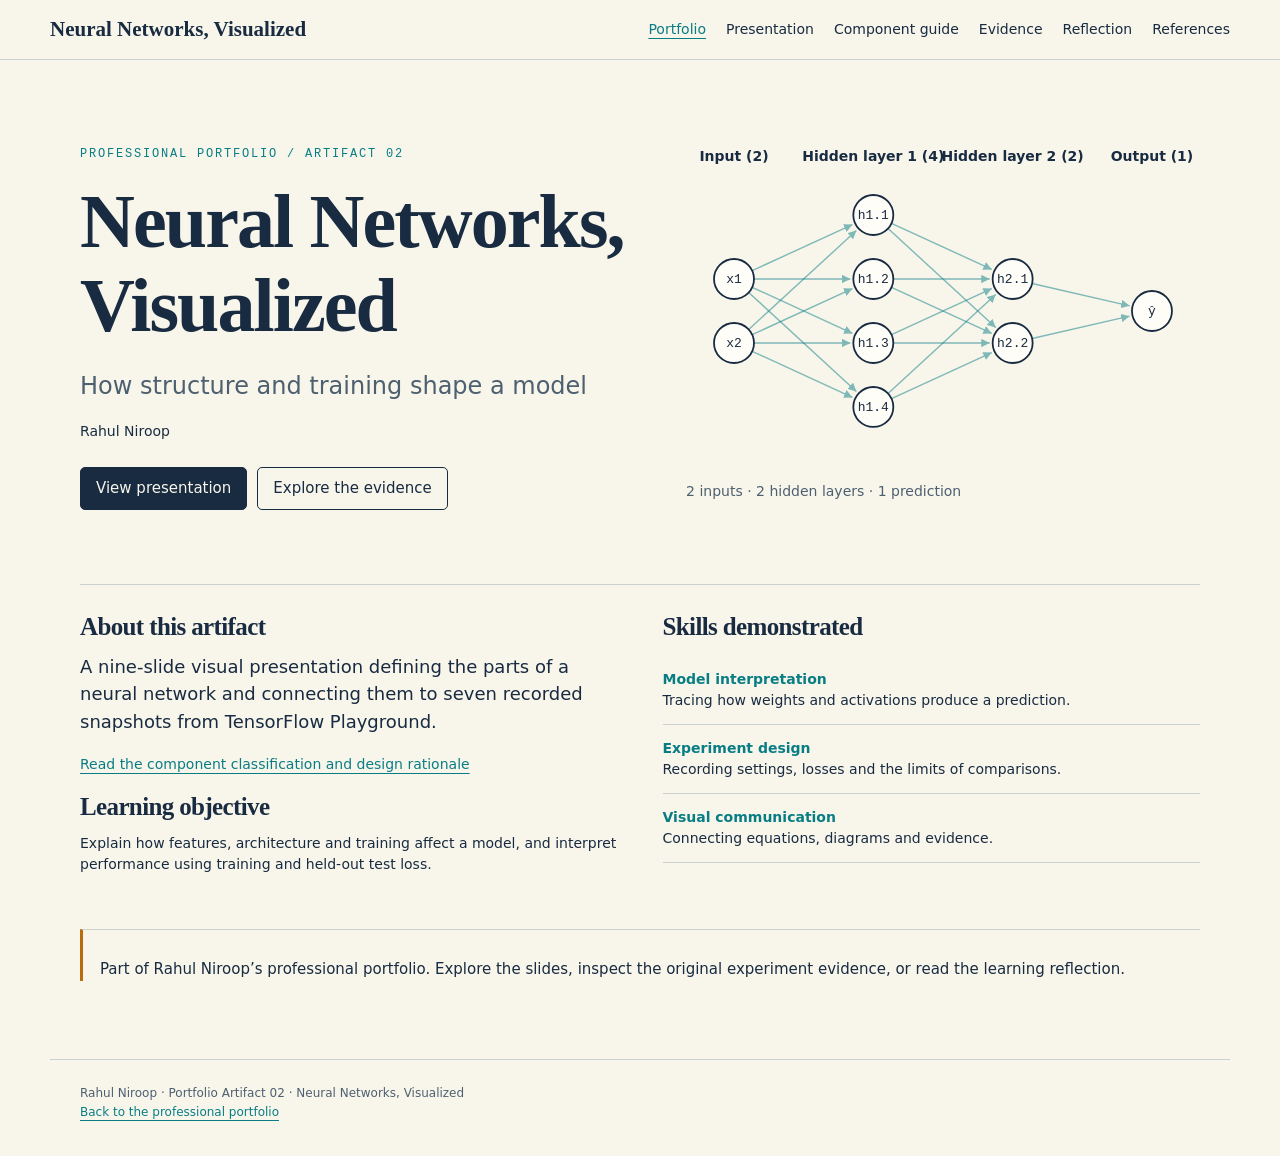
==== commit 1b8a787a: "Finalize neural network artifact reflection and references" ====
--- a/artifacts/neural-networks/index.html
+++ b/artifacts/neural-networks/index.html
@@ -10,45 +10,46 @@
 @media print{@page{size:A4 landscape;margin:11mm}html,body{background:white;font-size:13px;line-height:1.4}header,footer,.deck-toolbar,.actions,.source-list,.screen-only,.controls,.activation-legend,.network-actions,#home,#components,#evidence,#reflection,#sources,dialog{display:none!important}main{max-width:none;padding:0;margin:0}#presentation{display:block!important}.slide{display:block!important;width:100%;height:185mm;min-height:0;break-after:page;page-break-after:always;overflow:hidden;padding:0}.slide:last-child{break-after:auto}.slide h1{font-size:49px}.slide h2{font-size:33px;margin-bottom:14px}.slide h3{font-size:21px}.eyebrow{font-size:10px;margin-bottom:8px}.cols,.findings{grid-template-columns:1fr 1fr;gap:30px}.slide .source{font-size:9px;margin-top:12px}.network{max-height:103mm}.formula{font-size:17px;padding:12px;margin:12px 0}.small,.note{font-size:12px}.calc-output{font-size:32px}.training-flow{grid-template-columns:repeat(4,1fr);gap:15px;margin:15px 0}.training-step p{font-size:12px}.training-step{padding-top:10px}.plot{max-height:85mm}.results-table table{font-size:11px}.finding p{font-size:12px}.findings{margin-top:12px}.finding .big{font-size:26px}.key-line{font-size:20px;margin-top:25px}.presentation-title{padding-top:25mm}.network-detail{font-size:12px}.topic-list li{padding:8px 0}.print-columns{display:grid;grid-template-columns:1fr 1fr;gap:30px}.training-flow strong{font-size:13px}}
 @media(prefers-reduced-motion:reduce){html{scroll-behavior:auto}*{animation:none!important;transition:none!important}}
 .guide-text{max-width:870px}.classification-table td,.classification-table th{padding:15px 16px 15px 0}.classification-table th[scope="row"]{border-bottom:1px solid var(--line);width:22%}.classification-table td:nth-child(2){width:23%;color:var(--teal);font-weight:600}.sorting-process{max-width:900px;padding-left:25px}.sorting-process li{margin-bottom:24px;padding-left:8px}.sorting-process h3{font-size:23px;margin-bottom:9px}.sorting-process p{font-size:16px}.training-loop{display:block;width:100%;margin:20px 0}.training-loop text{fill:var(--ink);font:14px system-ui,sans-serif}.training-loop .loop-title{font-size:16px;font-weight:650}.training-loop .loop-detail{font-size:12px;fill:var(--muted)}
+.reference-list{max-width:1000px}.reference-entry{font-size:17px;line-height:1.8;padding-left:2em;text-indent:-2em;margin:0 0 23px}.reference-entry a{overflow-wrap:anywhere;word-break:break-word}.reference-entry em{font-style:italic}
 </style>
 </head>
 <body>
-<header><a class="brand" href="#home">Neural Networks, Visualized</a><nav aria-label="Main"><a href="#home" data-page="home">Portfolio</a><a href="#presentation-1" data-page="presentation">Presentation</a><a href="#components" data-page="components">Component guide</a><a href="#evidence" data-page="evidence">Evidence</a><a href="#reflection" data-page="reflection">Reflection</a><a href="#sources" data-page="sources">Sources</a></nav></header>
+<header><a class="brand" href="#home">Neural Networks, Visualized</a><nav aria-label="Main"><a href="#home" data-page="home">Portfolio</a><a href="#presentation-1" data-page="presentation">Presentation</a><a href="#components" data-page="components">Component guide</a><a href="#evidence" data-page="evidence">Evidence</a><a href="#reflection" data-page="reflection">Reflection</a><a href="#sources" data-page="sources">References</a></nav></header>
 <main>
 <section id="home" class="page">
  <div class="cols hero"><div><p class="eyebrow">Professional portfolio / Artifact 02</p><h1>Neural Networks,<br>Visualized</h1><p class="sub">How structure and training shape a model</p><p class="small">Rahul Niroop</p><div class="actions"><a class="button primary" href="#presentation-1">View presentation</a><a class="button" href="#evidence">Explore the evidence</a></div></div><div class="network-wrap"><svg class="network" data-network="hero" role="img" aria-label="Network with two inputs, hidden layers of four and two neurons, and one output"></svg><p class="small muted">2 inputs · 2 hidden layers · 1 prediction</p></div></div>
  <div class="cols equal rule"><div><h3>About this artifact</h3><p>A nine-slide visual presentation defining the parts of a neural network and connecting them to seven recorded snapshots from TensorFlow Playground.</p><p class="small"><a href="#components">Read the component classification and design rationale</a></p><h3>Learning objective</h3><p class="small">Explain how features, architecture and training affect a model, and interpret performance using training and held-out test loss.</p></div><div><h3>Skills demonstrated</h3><ul class="topic-list small"><li><strong>Model interpretation</strong>Tracing how weights and activations produce a prediction.</li><li><strong>Experiment design</strong>Recording settings, losses and the limits of comparisons.</li><li><strong>Visual communication</strong>Connecting equations, diagrams and evidence.</li></ul></div></div>
- <p class="note rule">Part of Rahul Niroop’s professional portfolio. Explore the slides, inspect the original experiment evidence, or read the reflection draft.</p>
+ <p class="note rule">Part of Rahul Niroop’s professional portfolio. Explore the slides, inspect the original experiment evidence, or read the learning reflection.</p>
 </section>
 <section id="components" class="page" hidden>
 <p class="eyebrow">Artifact 02 / Written companion</p><h1>Component classification and design rationale</h1>
 <p class="guide-text">This artifact groups the six required neural network components by their primary function. The organizing rule follows what each component contributes to a prediction or a training update. These are explanatory groups for this artifact, rather than a universal taxonomy.</p>
 <div class="actions"><a class="button" href="component-guide.pdf" download>Download companion PDF</a><a class="button" href="#presentation-2">View the architecture slide</a></div>
 <h2 class="rule">Classification by primary function</h2>
-<div class="table-wrap"><table class="classification-table"><caption class="small" style="text-align:left;margin-bottom:12px">Six components organized into five functional groups</caption><thead><tr><th>Component</th><th>Functional group</th><th>Reason for placement</th></tr></thead><tbody><tr><th scope="row">Layers</th><td>Architecture</td><td>Group units into input, hidden and output stages. Their order and size define the network&#x27;s structure.</td></tr><tr><th scope="row">Neurons</th><td>Architecture</td><td>Provide the computational units within layers. Each non-input neuron combines weighted inputs and a bias, then applies an activation.</td></tr><tr><th scope="row">Weights</th><td>Learned parameters</td><td>Scale connections between units. Training adjusts them to change the model&#x27;s predictions. Biases are additional learned parameters.</td></tr><tr><th scope="row">Activation functions</th><td>Nonlinear transformation</td><td>Transform a neuron&#x27;s weighted input. Nonlinear functions allow a network to represent nonlinear patterns.</td></tr><tr><th scope="row">Loss functions</th><td>Training objective</td><td>Compare predictions with targets and assign an error value. The objective defines what training seeks to reduce.</td></tr><tr><th scope="row">Optimization algorithms</th><td>Parameter update</td><td>Use gradients to update weights and biases. Backpropagation calculates the gradients that the optimizer applies.</td></tr></tbody></table></div>
+<div class="table-wrap"><table class="classification-table"><caption class="small" style="text-align:left;margin-bottom:12px">Six components organized into five functional groups</caption><thead><tr><th>Component</th><th>Functional group</th><th>Reason for placement</th></tr></thead><tbody><tr><th scope="row">Layers</th><td>Architecture</td><td>Group units into input, hidden and output stages. Their order and size define the network&#x27;s structure.</td></tr><tr><th scope="row">Neurons</th><td>Architecture</td><td>Provide the computational units within layers. Each non-input neuron combines weighted inputs and a bias, then applies an activation.</td></tr><tr><th scope="row">Weights</th><td>Learned parameters</td><td>Scale connections between units. Training adjusts them to change the model&#x27;s predictions. Biases are additional learned parameters.</td></tr><tr><th scope="row">Activation functions</th><td>Signal transformation</td><td>Transform a neuron&#x27;s weighted input. Nonlinear choices such as tanh enable nonlinear patterns; a linear activation passes the input through unchanged.</td></tr><tr><th scope="row">Loss functions</th><td>Training objective</td><td>Compare predictions with targets and assign an error value. The objective defines what training seeks to reduce.</td></tr><tr><th scope="row">Optimization algorithms</th><td>Parameter update</td><td>Use gradients to update weights and biases. Backpropagation calculates the gradients that the optimizer applies.</td></tr></tbody></table></div>
 <h2 class="rule">How the components were sorted</h2><ol class="sorting-process"><li><h3>Choose a functional sorting rule</h3><p>For each component, identify its main contribution to the forward computation or training cycle. This provides a consistent basis for grouping items that look different in a diagram.</p></li><li><h3>Resolve overlapping roles</h3><p>A neuron uses weights and an activation, but those parts retain distinct roles. Weights are learned values; an activation is the transformation applied to their weighted sum. Layers describe structure, rather than a set of trainable values by themselves.</p></li><li><h3>Separate the objective from the update rule</h3><p>Loss evaluates a prediction against a target. The optimizer changes parameters to reduce that loss. Keeping these categories separate explains why backpropagation computes gradients while gradient descent applies updates.</p></li><li><h3>Check the categories against equations and evidence</h3><p>The worked neuron example connects the diagram to z = sum(w_i x_i) + b and a = f(z). Parameter counting confirms 18 weights plus 7 biases for the 2-4-2-1 network. Official Playground source confirms the demo&#x27;s half-squared-error loss and classification output activation.</p></li></ol>
 <h2 class="rule">Relationships during training</h2>
 <p class="guide-text">During a forward pass, input features move through layers of neurons. Each neuron uses weights and a bias, then an activation, to produce a signal for the next layer. During training, the loss function compares the prediction with its target. Backpropagation calculates gradients, and the optimizer updates weights and biases for the next pass. Held-out test examples assess performance without driving these parameter updates.</p>
 <figure style="margin:0"><svg id="training-loop" class="training-loop" role="img" aria-label="Training loop: layers and neurons use weights and biases; activation functions transform signals; prediction passes to loss; backpropagation calculates gradients; optimizer updates weights and biases for the next pass."></svg><figcaption class="small muted">The optimizer changes learned weights and biases. The architecture and chosen activations remain fixed during these runs.</figcaption></figure>
 <h2 class="rule">The dataset classification task</h2><p class="guide-text">The Playground experiments use supervised binary classification: the target labels distinguish two classes of points. A prediction&#x27;s sign determines its class in this demo, while its continuous value contributes to the reported loss. The functional grouping of components explains the network&#x27;s parts; the dataset task explains what the network predicts.</p>
-<p class="small"><a href="https://github.com/tensorflow/playground/blob/master/src/nn.ts" target="_blank" rel="noreferrer">Source: Playground neuron, loss and update definitions</a><br><a href="https://developers.google.com/machine-learning/crash-course/neural-networks/nodes-hidden-layers" target="_blank" rel="noreferrer">Source: Google MLCC nodes and hidden layers</a><br><a href="https://github.com/tensorflow/playground/blob/master/src/heatmap.ts" target="_blank" rel="noreferrer">Source: Playground class display and zero threshold</a></p>
+<p class="small"><a href="https://github.com/tensorflow/playground/blob/02469bd3751764b20486015d4202b792af5362a6/src/nn.ts" target="_blank" rel="noreferrer">(TensorFlow, 2022b)</a><br><a href="https://developers.google.com/machine-learning/crash-course/neural-networks/nodes-hidden-layers" target="_blank" rel="noreferrer">(Google, 2025b)</a><br><a href="https://github.com/tensorflow/playground/blob/02469bd3751764b20486015d4202b792af5362a6/src/heatmap.ts" target="_blank" rel="noreferrer">(TensorFlow, 2022a)</a></p>
 <div class="actions"><a class="button" href="#evidence">Inspect the experiment evidence</a><a class="button" href="#reflection">Read the learning reflection</a></div>
 </section>
 <section id="presentation" class="page" hidden>
  <div class="deck-toolbar"><select id="contents" aria-label="Select slide"></select><span class="count mono" id="slide-count" aria-live="polite"></span><div class="spacer"></div><button id="previous">Previous</button><button id="next" class="primary">Next</button><button id="present">Present</button><button id="print">Print / save PDF</button></div>
  <article class="slide" data-title="Neural Networks, Visualized"><div class="presentation-title"><p class="eyebrow">Artifact 02 / TensorFlow Playground exercise</p><div class="number" aria-hidden="true">02</div><h1>Neural Networks,<br>Visualized</h1><p class="sub">How structure and training shape a model</p><p>Rahul Niroop</p><div class="actions"><button class="primary" data-go="2">Begin presentation</button></div></div></article>
- <article class="slide" data-title="Layers and the flow of data"><p class="eyebrow">02 / Structure</p><h2>Layers and the flow of data</h2><div class="cols"><div><svg class="network" data-network="interactive" role="group" aria-label="Interactive network: 2 inputs, 4 then 2 hidden neurons, 1 output"></svg><div class="network-actions actions"><button id="trace">Trace data flow</button><span class="small muted">Illustrative forward pass</span></div><p id="network-detail" class="network-detail" aria-live="polite">Select a neuron or connection to see its role.</p></div><div><p><strong>Layers</strong> group units at the same processing stage.</p><ul class="topic-list small"><li><strong>Input layer</strong>Receives selected feature values.</li><li><strong>Hidden layers</strong>Transform and combine earlier signals.</li><li><strong>Output layer</strong>Produces the model's prediction.</li></ul><p class="small"><strong>Neurons</strong> compute a weighted sum plus bias, then apply an activation function.</p><p class="formula">18 weights + 7 biases<br><strong>= 25 parameters</strong></p><p class="small mono">Per dense layer: (inputs + 1) × outputs<br>(2+1)×4 + (4+1)×2 + (2+1)×1 = 25</p></div></div><div class="source"><a href="https://developers.google.com/machine-learning/crash-course/neural-networks/nodes-hidden-layers" target="_blank" rel="noreferrer">Google MLCC: nodes and hidden layers</a><a href="#components">Component groups and sorting rationale</a></div></article>
- <article class="slide" data-title="A neuron's calculation"><p class="eyebrow">03 / Neurons and weights</p><h2>A neuron's calculation</h2><p class="lead"><strong>Weights</strong> are learned connection strengths. Their sign determines the direction of influence, and their magnitude determines its strength. A <strong>bias</strong> shifts the neuron's response.</p><div class="cols"><div><div class="calc-flow"><div class="calc-step"><span>Inputs × weights</span><strong id="products">0.500 − 0.500</strong></div><span class="arrow">→</span><div class="calc-step"><span>Sum + bias</span><strong id="z-small">0.100</strong></div><span class="arrow">→</span><div class="calc-step"><span>tanh activation</span><strong id="a-small">0.100</strong></div></div><p class="formula">z = Σ wᵢxᵢ + b<br>a = f(z)</p><p class="mono small" id="arithmetic"></p><p class="small muted">Illustrative values, not trained model weights.</p></div><div><p class="small">Defaults: x₁ = 1, x₂ = 2, w₁ = 0.5, w₂ = −0.25, b = 0.1.</p><div class="controls"><label for="x1">Input x₁: <output id="x1-value">1.00</output><input id="x1" type="range" min="-3" max="3" step=".1" value="1"></label><label for="w1">Weight w₁: <output id="w1-value">0.50</output><input id="w1" type="range" min="-2" max="2" step=".05" value=".5"></label><button id="reset-neuron">Reset example</button></div><p class="small" style="margin-top:22px">Neuron output</p><p id="a-value" class="calc-output" aria-live="polite">0.100</p></div></div><div class="source"><a href="https://github.com/tensorflow/playground/blob/master/src/nn.ts" target="_blank" rel="noreferrer">Playground source: neuron calculation</a></div></article>
- <article class="slide" data-title="Activation functions"><p class="eyebrow">04 / Nonlinearity</p><h2>Activation functions</h2><p class="lead">An <strong>activation function</strong> transforms a neuron's weighted input. Nonlinear activations let stacked layers represent nonlinear patterns.</p><div class="cols"><div><svg id="activation-plot" class="plot" role="img" aria-label="Activation curves: tanh, sigmoid, ReLU, and linear"></svg><div class="activation-legend" id="activation-controls"></div></div><div><ul class="topic-list small"><li><strong>tanh(z)</strong>Output lies between −1 and 1.</li><li><strong>ReLU(z) = max(0,z)</strong>Passes positive values and returns zero for negative values.</li><li><strong>sigmoid(z) = 1/(1 + e⁻ᶻ)</strong>Output lies between 0 and 1.</li><li><strong>linear(z) = z</strong>Passes the input unchanged. Stacked linear layers still form a linear mapping.</li></ul><p class="note">Playground changes hidden-layer activations with its menu. Its classification output always uses tanh.</p></div></div><div class="source"><a href="https://developers.google.com/machine-learning/crash-course/neural-networks/activation-functions" target="_blank" rel="noreferrer">Google MLCC: activation functions</a><a href="https://github.com/tensorflow/playground/blob/master/src/playground.ts" target="_blank" rel="noreferrer">Playground source: output activation</a></div></article>
- <article class="slide" data-title="Loss functions"><p class="eyebrow">05 / Measuring error</p><h2>Loss functions</h2><div class="cols equal"><div><p>A <strong>loss function</strong> measures prediction error numerically. Training seeks to reduce this value.</p><ul class="topic-list"><li><strong>Training loss</strong>Error on examples used to update the model.</li><li><strong>Test loss</strong>Error on held-out examples, used to assess generalization.</li></ul><p class="small">A low training loss alone does not establish good performance on new data.</p></div><div><p class="eyebrow">Playground's actual objective</p><p class="formula">L = (1/N) Σ ½(ŷᵢ − yᵢ)²</p><p class="small">Mean half-squared error, including for Playground classification. This is a loss value, not a percentage or accuracy score.</p><svg id="error-plot" class="plot" role="img" aria-label="Illustrative example: prediction 0.4, target 1, half-squared error 0.18"></svg><p class="small muted">Illustrative example: ½(0.4 − 1)² = 0.18. Cross entropy is common for classification outside this demo.</p></div></div><div class="source"><a href="https://github.com/tensorflow/playground/blob/master/src/nn.ts" target="_blank" rel="noreferrer">Playground nn.ts: Errors.SQUARE</a><a href="https://github.com/tensorflow/playground/blob/master/src/playground.ts" target="_blank" rel="noreferrer">Playground playground.ts: getLoss</a></div></article>
- <article class="slide" data-title="Optimization algorithms"><p class="eyebrow">06 / Learning from error</p><h2>Optimization algorithms</h2><p>An <strong>optimization algorithm</strong> updates weights and biases to reduce loss.</p><div class="training-flow"><div class="training-step"><span class="n">01</span><strong>Forward pass</strong><p>Compute predictions from the inputs.</p></div><div class="training-step"><span class="n">02</span><strong>Compute loss</strong><p>Compare predictions with targets.</p></div><div class="training-step"><span class="n">03</span><strong>Backpropagate</strong><p>Calculate gradients of loss with respect to parameters.</p></div><div class="training-step"><span class="n">04</span><strong>Update and repeat</strong><p>The optimizer applies the gradient updates.</p></div></div><div class="cols equal"><div><p class="formula">w_new = w_old − η · ∂L/∂w</p><p class="small">Learning rate η controls the step size. Small steps can take more updates. Excessive steps can oscillate or diverge.</p></div><div><p class="small"><strong>Playground uses gradient descent on batches.</strong> These runs use batch size 10. One epoch passes through the training examples.</p><p class="small">SGD uses single examples. Mini-batch gradient descent uses subsets. Adam adapts updates using gradient moments. Adam is context here and was not an option tested in this Playground.</p></div></div><div class="source"><a href="https://developers.google.com/machine-learning/crash-course/linear-regression/gradient-descent" target="_blank" rel="noreferrer">Google MLCC: gradient descent</a><a href="https://github.com/tensorflow/playground/blob/master/src/playground.ts" target="_blank" rel="noreferrer">Playground: oneStep and updateWeights</a><a href="#components">View the complete training loop</a></div></article>
+ <article class="slide" data-title="Layers and the flow of data"><p class="eyebrow">02 / Structure</p><h2>Layers and the flow of data</h2><div class="cols"><div><svg class="network" data-network="interactive" role="group" aria-label="Interactive network: 2 inputs, 4 then 2 hidden neurons, 1 output"></svg><div class="network-actions actions"><button id="trace">Trace data flow</button><span class="small muted">Illustrative forward pass</span></div><p id="network-detail" class="network-detail" aria-live="polite">Select a neuron or connection to see its role.</p></div><div><p><strong>Layers</strong> group units at the same processing stage.</p><ul class="topic-list small"><li><strong>Input layer</strong>Receives selected feature values.</li><li><strong>Hidden layers</strong>Transform and combine earlier signals.</li><li><strong>Output layer</strong>Produces the model's prediction.</li></ul><p class="small"><strong>Neurons</strong> compute a weighted sum plus bias, then apply an activation function.</p><p class="formula">18 weights + 7 biases<br><strong>= 25 parameters</strong></p><p class="small mono">Per dense layer: (inputs + 1) × outputs<br>(2+1)×4 + (4+1)×2 + (2+1)×1 = 25</p></div></div><div class="source"><a href="https://developers.google.com/machine-learning/crash-course/neural-networks/nodes-hidden-layers" target="_blank" rel="noreferrer">(Google, 2025b)</a><a href="#components">Component groups and sorting rationale</a></div></article>
+ <article class="slide" data-title="A neuron's calculation"><p class="eyebrow">03 / Neurons and weights</p><h2>A neuron's calculation</h2><p class="lead"><strong>Weights</strong> are learned connection strengths. Their sign determines the direction of influence, and their magnitude determines its strength. A <strong>bias</strong> shifts the neuron's response.</p><div class="cols"><div><div class="calc-flow"><div class="calc-step"><span>Inputs × weights</span><strong id="products">0.500 − 0.500</strong></div><span class="arrow">→</span><div class="calc-step"><span>Sum + bias</span><strong id="z-small">0.100</strong></div><span class="arrow">→</span><div class="calc-step"><span>tanh activation</span><strong id="a-small">0.100</strong></div></div><p class="formula">z = Σ wᵢxᵢ + b<br>a = f(z)</p><p class="mono small" id="arithmetic"></p><p class="small muted">Illustrative values, not trained model weights.</p></div><div><p class="small">Defaults: x₁ = 1, x₂ = 2, w₁ = 0.5, w₂ = −0.25, b = 0.1.</p><div class="controls"><label for="x1">Input x₁: <output id="x1-value">1.00</output><input id="x1" type="range" min="-3" max="3" step=".1" value="1"></label><label for="w1">Weight w₁: <output id="w1-value">0.50</output><input id="w1" type="range" min="-2" max="2" step=".05" value=".5"></label><button id="reset-neuron">Reset example</button></div><p class="small" style="margin-top:22px">Neuron output</p><p id="a-value" class="calc-output" aria-live="polite">0.100</p></div></div><div class="source"><a href="https://github.com/tensorflow/playground/blob/02469bd3751764b20486015d4202b792af5362a6/src/nn.ts" target="_blank" rel="noreferrer">(TensorFlow, 2022b)</a></div></article>
+ <article class="slide" data-title="Activation functions"><p class="eyebrow">04 / Nonlinearity</p><h2>Activation functions</h2><p class="lead">An <strong>activation function</strong> transforms a neuron's weighted input. Nonlinear activations let stacked layers represent nonlinear patterns.</p><div class="cols"><div><svg id="activation-plot" class="plot" role="img" aria-label="Activation curves: tanh, sigmoid, ReLU, and linear"></svg><div class="activation-legend" id="activation-controls"></div></div><div><ul class="topic-list small"><li><strong>tanh(z)</strong>Output lies between −1 and 1.</li><li><strong>ReLU(z) = max(0,z)</strong>Passes positive values and returns zero for negative values.</li><li><strong>sigmoid(z) = 1/(1 + e⁻ᶻ)</strong>Output lies between 0 and 1.</li><li><strong>linear(z) = z</strong>Passes the input unchanged. Stacked linear layers still form a linear mapping.</li></ul><p class="note">Playground changes hidden-layer activations with its menu. Its classification output always uses tanh.</p></div></div><div class="source"><a href="https://developers.google.com/machine-learning/crash-course/neural-networks/activation-functions" target="_blank" rel="noreferrer">(Google, 2025a)</a><a href="https://github.com/tensorflow/playground/blob/02469bd3751764b20486015d4202b792af5362a6/src/playground.ts" target="_blank" rel="noreferrer">(TensorFlow, 2022c)</a></div></article>
+ <article class="slide" data-title="Loss functions"><p class="eyebrow">05 / Measuring error</p><h2>Loss functions</h2><div class="cols equal"><div><p>A <strong>loss function</strong> measures prediction error numerically. Training seeks to reduce this value.</p><ul class="topic-list"><li><strong>Training loss</strong>Error on examples used to update the model.</li><li><strong>Test loss</strong>Error on held-out examples, used to assess generalization.</li></ul><p class="small">A low training loss alone does not establish good performance on new data.</p></div><div><p class="eyebrow">Playground's actual objective</p><p class="formula">L = (1/N) Σ ½(ŷᵢ − yᵢ)²</p><p class="small">Mean half-squared error, including for Playground classification. This is a loss value, not a percentage or accuracy score.</p><svg id="error-plot" class="plot" role="img" aria-label="Illustrative example: prediction 0.4, target 1, half-squared error 0.18"></svg><p class="small muted">Illustrative example: ½(0.4 − 1)² = 0.18. Cross entropy is common for classification outside this demo.</p></div></div><div class="source"><a href="https://github.com/tensorflow/playground/blob/02469bd3751764b20486015d4202b792af5362a6/src/nn.ts" target="_blank" rel="noreferrer">(TensorFlow, 2022b)</a><a href="https://github.com/tensorflow/playground/blob/02469bd3751764b20486015d4202b792af5362a6/src/playground.ts" target="_blank" rel="noreferrer">(TensorFlow, 2022c)</a></div></article>
+ <article class="slide" data-title="Optimization algorithms"><p class="eyebrow">06 / Learning from error</p><h2>Optimization algorithms</h2><p>An <strong>optimization algorithm</strong> updates weights and biases to reduce loss.</p><div class="training-flow"><div class="training-step"><span class="n">01</span><strong>Forward pass</strong><p>Compute predictions from the inputs.</p></div><div class="training-step"><span class="n">02</span><strong>Compute loss</strong><p>Compare predictions with targets.</p></div><div class="training-step"><span class="n">03</span><strong>Backpropagate</strong><p>Calculate gradients of loss with respect to parameters.</p></div><div class="training-step"><span class="n">04</span><strong>Update and repeat</strong><p>The optimizer applies the gradient updates.</p></div></div><div class="cols equal"><div><p class="formula">w_new = w_old − η · ∂L/∂w</p><p class="small">Learning rate η controls the step size. Small steps can take more updates. Excessive steps can oscillate or diverge.</p></div><div><p class="small"><strong>Playground uses gradient descent on batches.</strong> These runs use batch size 10. One epoch passes through the training examples.</p><p class="small">SGD uses single examples. Mini-batch gradient descent uses subsets. Adam adapts updates using gradient moments. Adam is context here and was not an option tested in this Playground.</p></div></div><div class="source"><a href="https://developers.google.com/machine-learning/crash-course/linear-regression/gradient-descent" target="_blank" rel="noreferrer">(Google, 2026)</a><a href="https://github.com/tensorflow/playground/blob/02469bd3751764b20486015d4202b792af5362a6/src/playground.ts" target="_blank" rel="noreferrer">(TensorFlow, 2022c)</a><a href="#components">View the complete training loop</a></div></article>
  <article class="slide" data-title="Playground experiment design"><p class="eyebrow">07 / Method</p><h2>Playground experiment design</h2><div class="cols equal"><div><h3>What changed</h3><ul class="topic-list small"><li><strong>Dataset geometry</strong>Circle, Gaussian clusters and spiral classification data.</li><li><strong>Noise</strong>Slider values 0 and 30, in Playground units.</li><li><strong>Input features</strong>x₁ and x₂, compared with adding x₁² and x₂².</li><li><strong>Hidden layers and training</strong>[4,2] versus [8,8,4], plus 200 versus 1,000 epochs on the same larger spiral model.</li></ul></div><div><h3>Settings and interpretation</h3><p class="small mono">Learning rate 0.03<br>tanh hidden activation<br>Batch size 10<br>50% train / 50% test<br>No regularization</p><p class="note">These are single exploratory runs. Circle, noise and feature runs used different seeds. The noisy run stopped at epoch 217. Results support descriptive comparisons.</p><p class="small">Features means selected input properties. It does not mean sorting records. Epochs count computational passes. Wall-clock seconds were not measured.</p><div class="actions"><a class="button" href="https://playground.tensorflow.org/" target="_blank" rel="noreferrer">Open Playground in a new tab</a></div></div></div><div class="source"><a href="#evidence">Full settings, screenshots and configuration links</a></div></article>
  <article class="slide" data-title="Observed model performance"><p class="eyebrow">08 / Recorded results</p><h2>Observed model performance</h2><p class="small">Training and test loss as displayed in TensorFlow Playground. All values use three decimal places.</p><div class="results-table table-wrap" id="slide-results"></div><div class="findings"><div class="finding"><p class="big">0.451 → 0.032</p><p>Larger spiral model's test loss at 200 and 1,000 epochs. The same model used five times as many passes.</p></div><div class="finding"><p class="big">25 → 137 parameters</p><p>A larger network adds work per epoch. At 200 epochs, spiral test loss was 0.502 for [4,2] and 0.451 for [8,8,4].</p></div></div><p class="note" style="margin-top:20px">0.000 is rounded, not exact zero or proof of perfect accuracy. Different seeds limit causal comparisons. These snapshots do not establish convergence times.</p><div class="source"><a href="#evidence">Original screenshots and exact configurations</a></div></article>
  <article class="slide" data-title="Summary"><p class="eyebrow">09 / Key insights</p><h2>Summary</h2><div class="cols equal"><div><h3>Why visualization matters</h3><ul class="topic-list"><li>Data flow makes the relationship between layers visible.</li><li>Neuron calculations connect weights and activations to a prediction.</li><li>Comparing training and test loss helps assess generalization.</li></ul></div><div><h3>What the exercise showed</h3><ul class="topic-list small"><li><strong>Noise changed the result</strong>The noisy circle trial had higher test loss: 0.142 versus 0.010.</li><li><strong>Features relate to geometry</strong>The circle trial with squared features displayed 0.000 test loss at 200 epochs, with a seed caveat.</li><li><strong>Capacity has a cost</strong>The larger spiral model had 137 parameters versus 25. More training reduced its test loss substantially.</li></ul></div></div><p class="key-line">Next experiment: repeat each configuration across multiple seeds at the same epoch budget.</p><p class="small muted">A clear model explanation includes its evidence and the limits of that evidence.</p></article>
 </section>
 <section id="evidence" class="page" hidden><p class="eyebrow">Artifact 02 / Experiment record</p><h1>Evidence from the Playground</h1><p class="lead">Six configurations produced seven snapshots. The 1,000-epoch spiral result continues the same larger model recorded at epoch 200.</p><p class="small mono">Fixed: learning rate 0.03, tanh, batch size 10, 50% train / 50% test, no regularization, classification.</p><div class="table-wrap rule" id="evidence-results"></div><p class="note" style="margin-top:20px">Configuration links recreate settings, not saved trained weights or guaranteed identical losses. Seeds differ across the circle, noise, feature and Gaussian trials. The spiral trials share seed 0.39250, while changing architecture changes the initial weights. No wall-clock timing was recorded.</p><h2 class="rule">Training and test loss</h2><p class="legend"><i style="background:var(--teal)"></i>Training loss &nbsp; <i style="background:var(--amber)"></i>Test loss</p><div id="loss-bars"></div><h2 class="rule">Original screenshots</h2><p class="small">Open an image to inspect the displayed epoch, settings, boundary and loss values.</p><div class="evidence-list" id="evidence-images"></div></section>
-<section id="reflection" class="page" hidden><p class="eyebrow">Draft for review and personalization before submission</p><h1>Reflection</h1><p class="small muted">Based on the artifact and the recorded experiments.</p><div class="reflection" id="reflection-prose"></div><div class="actions"><button class="primary" id="copy-reflection">Copy reflection</button><button id="download-reflection">Download reflection</button></div><p id="copy-status" class="small" role="status" aria-live="polite"></p><p class="note rule">Review the draft so it accurately represents your learning experience, then paste it into the designated Assignment text area. This file does not submit work to the LMS.</p></section>
-<section id="sources" class="page" hidden><p class="eyebrow">References / Primary sources</p><h1>Sources</h1><ol class="source-list"><li><a href="https://playground.tensorflow.org/" target="_blank" rel="noreferrer">TensorFlow Playground</a><p>Tool used for the recorded training runs and screenshots.</p></li><li><a href="https://github.com/tensorflow/playground/blob/master/src/nn.ts" target="_blank" rel="noreferrer">Playground source: nn.ts</a><p>Neuron computations, activations, half-squared error, backpropagation and parameter updates.</p></li><li><a href="https://github.com/tensorflow/playground/blob/master/src/playground.ts" target="_blank" rel="noreferrer">Playground source: playground.ts</a><p>Output activation, mean loss computation and batched training steps.</p></li><li><a href="https://developers.google.com/machine-learning/crash-course/neural-networks/nodes-hidden-layers" target="_blank" rel="noreferrer">Google ML Crash Course: Nodes and hidden layers</a><p>Layers, neuron computations and parameter counting.</p></li><li><a href="https://developers.google.com/machine-learning/crash-course/neural-networks/activation-functions" target="_blank" rel="noreferrer">Google ML Crash Course: Activation functions</a><p>Nonlinear transformations and common activation functions.</p></li><li><a href="https://developers.google.com/machine-learning/crash-course/linear-regression/gradient-descent" target="_blank" rel="noreferrer">Google ML Crash Course: Gradient descent</a><p>Gradient updates, learning rate and the training process.</p></li></ol><p class="note rule">The experiments are exploratory observations from TensorFlow Playground. Original configuration links and screenshots support the reported results.</p></section>
+<section id="reflection" class="page" hidden><p class="eyebrow">Artifact 02 / Learning reflection</p><h1>Reflection</h1><p class="small muted">Based on the artifact and the recorded experiments.</p><div class="reflection" id="reflection-prose"></div><div class="actions"><button class="primary" id="copy-reflection">Copy reflection</button><button id="download-reflection">Download reflection</button></div><p id="copy-status" class="small" role="status" aria-live="polite"></p></section>
+<section id="sources" class="page" hidden><p class="eyebrow">Artifact 02 / References</p><h1>References</h1><div class="reference-list"><p class="reference-entry">Google. (2025a, August 25). <i>Neural networks: Activation functions</i>. <a href="https://developers.google.com/machine-learning/crash-course/neural-networks/activation-functions" target="_blank" rel="noreferrer">https://developers.google.com/machine-learning/crash-course/neural-networks/activation-functions</a></p><p class="reference-entry">Google. (2025b, December 3). <i>Neural networks: Nodes and hidden layers</i>. <a href="https://developers.google.com/machine-learning/crash-course/neural-networks/nodes-hidden-layers" target="_blank" rel="noreferrer">https://developers.google.com/machine-learning/crash-course/neural-networks/nodes-hidden-layers</a></p><p class="reference-entry">Google. (2026, February 3). <i>Linear regression: Gradient descent</i>. <a href="https://developers.google.com/machine-learning/crash-course/linear-regression/gradient-descent" target="_blank" rel="noreferrer">https://developers.google.com/machine-learning/crash-course/linear-regression/gradient-descent</a></p><p class="reference-entry">Smilkov, D., &amp; Carter, S. (n.d.). <i>A neural network playground</i> [Computer software]. TensorFlow. Retrieved November 1, 2026, from <a href="https://playground.tensorflow.org/" target="_blank" rel="noreferrer">https://playground.tensorflow.org/</a></p><p class="reference-entry">TensorFlow. (2022a, June 6). <i>heatmap.ts</i> (Commit 02469bd) [Source code]. GitHub. <a href="https://github.com/tensorflow/playground/blob/02469bd3751764b20486015d4202b792af5362a6/src/heatmap.ts" target="_blank" rel="noreferrer">https://github.com/tensorflow/playground/blob/02469bd3751764b20486015d4202b792af5362a6/src/heatmap.ts</a></p><p class="reference-entry">TensorFlow. (2022b, June 6). <i>nn.ts</i> (Commit 02469bd) [Source code]. GitHub. <a href="https://github.com/tensorflow/playground/blob/02469bd3751764b20486015d4202b792af5362a6/src/nn.ts" target="_blank" rel="noreferrer">https://github.com/tensorflow/playground/blob/02469bd3751764b20486015d4202b792af5362a6/src/nn.ts</a></p><p class="reference-entry">TensorFlow. (2022c, June 6). <i>playground.ts</i> (Commit 02469bd) [Source code]. GitHub. <a href="https://github.com/tensorflow/playground/blob/02469bd3751764b20486015d4202b792af5362a6/src/playground.ts" target="_blank" rel="noreferrer">https://github.com/tensorflow/playground/blob/02469bd3751764b20486015d4202b792af5362a6/src/playground.ts</a></p></div></section>
 </main>
 <footer>Rahul Niroop · Portfolio Artifact 02 · Neural Networks, Visualized<br><a href="https://luhar425.github.io/portfolio/#artifacts">Back to the professional portfolio</a></footer>
 <dialog id="image-dialog"><div class="close-row"><strong id="image-title"></strong><button id="close-image">Close image</button></div><img id="large-image" alt=""></dialog>
@@ -172,7 +173,7 @@
   }
 ];
 const IMAGES = ["assets/playground-baseline.png", "assets/playground-noise30.png", "assets/playground-squared-features.png", "assets/playground-gaussian.png", "assets/playground-spiral-small.png", "assets/playground-spiral-large.png", "assets/playground-spiral-1000.png"];
-const REFLECTION = "Creating this artifact helped me connect neural network terminology with a model's calculations. Grouping components by function clarified the relationship between architecture, learned parameters, nonlinear transformations, the training objective, and parameter updates. The worked neuron example made the role of an activation easier to explain. Checking the dense-layer formula also reinforced why a 2-4-2-1 network has 18 weights and seven biases.\n\nA central challenge was making fair comparisons. The circle trials used different seeds, and the noisy trial stopped at 217 epochs. My strategy was to report those settings alongside the losses and describe the comparisons as exploratory. The clearest training comparison came from continuing the same larger spiral model: test loss decreased from 0.451 at 200 epochs to 0.032 at 1,000 epochs. That observation connected model capacity and training effort to the course concept of generalization. It also showed why lower training loss alone cannot establish performance on new data.\n\nDesigning the visuals required balancing completeness with readability. I used the architecture diagram for data flow and a separate training loop for loss, gradients, and updates. This process strengthened my ability to explain how components work together rather than list definitions. In future experiments, I would use matched epoch budgets and repeat each configuration across several seeds. In professional work, these habits would help me communicate model behavior clearly and support recommendations with appropriately limited evidence.";
+const REFLECTION = "My main design decision was to organize the six neural network components by their primary function: architecture, learned parameters, signal transformation, the training objective, and parameter updates. This structure connects the definitions to a prediction and its training cycle. The worked neuron example makes the calculations inspectable, while the architecture diagram shows how signals pass between layers.\n\nI revised the artifact to explain these choices more explicitly. I added a classification table with a reason for each placement and a separate training loop connecting predictions, loss, gradients, and updates. I also checked the parameter calculation: the 2-4-2-1 network contains 18 weights and seven biases, for 25 trainable parameters. These revisions make the relationships easier to follow and reduce ambiguity about what training changes.\n\nThe experiment record highlighted a challenge in drawing fair conclusions. Seeds differed across several configurations, and the noisy circle stopped at 217 epochs. I therefore placed these limitations beside the results. Continuing the same larger spiral model provided a clearer comparison: test loss decreased from 0.451 at 200 epochs to 0.032 at 1,000 epochs. This connects training effort to performance on held-out data without establishing that a larger network is always better. For future experiments, I would use matched epoch budgets and repeat each configuration across several seeds. In professional work, I would apply the same discipline by explaining model choices, showing the supporting evidence, and keeping conclusions within what that evidence demonstrates.";
 const slides = [...document.querySelectorAll('.slide')];
 const $ = id => document.getElementById(id);
 const colors = {teal:'#087e84',amber:'#b96b0d',ink:'#182b41',red:'#ae4251',line:'#cbd1cc'};
